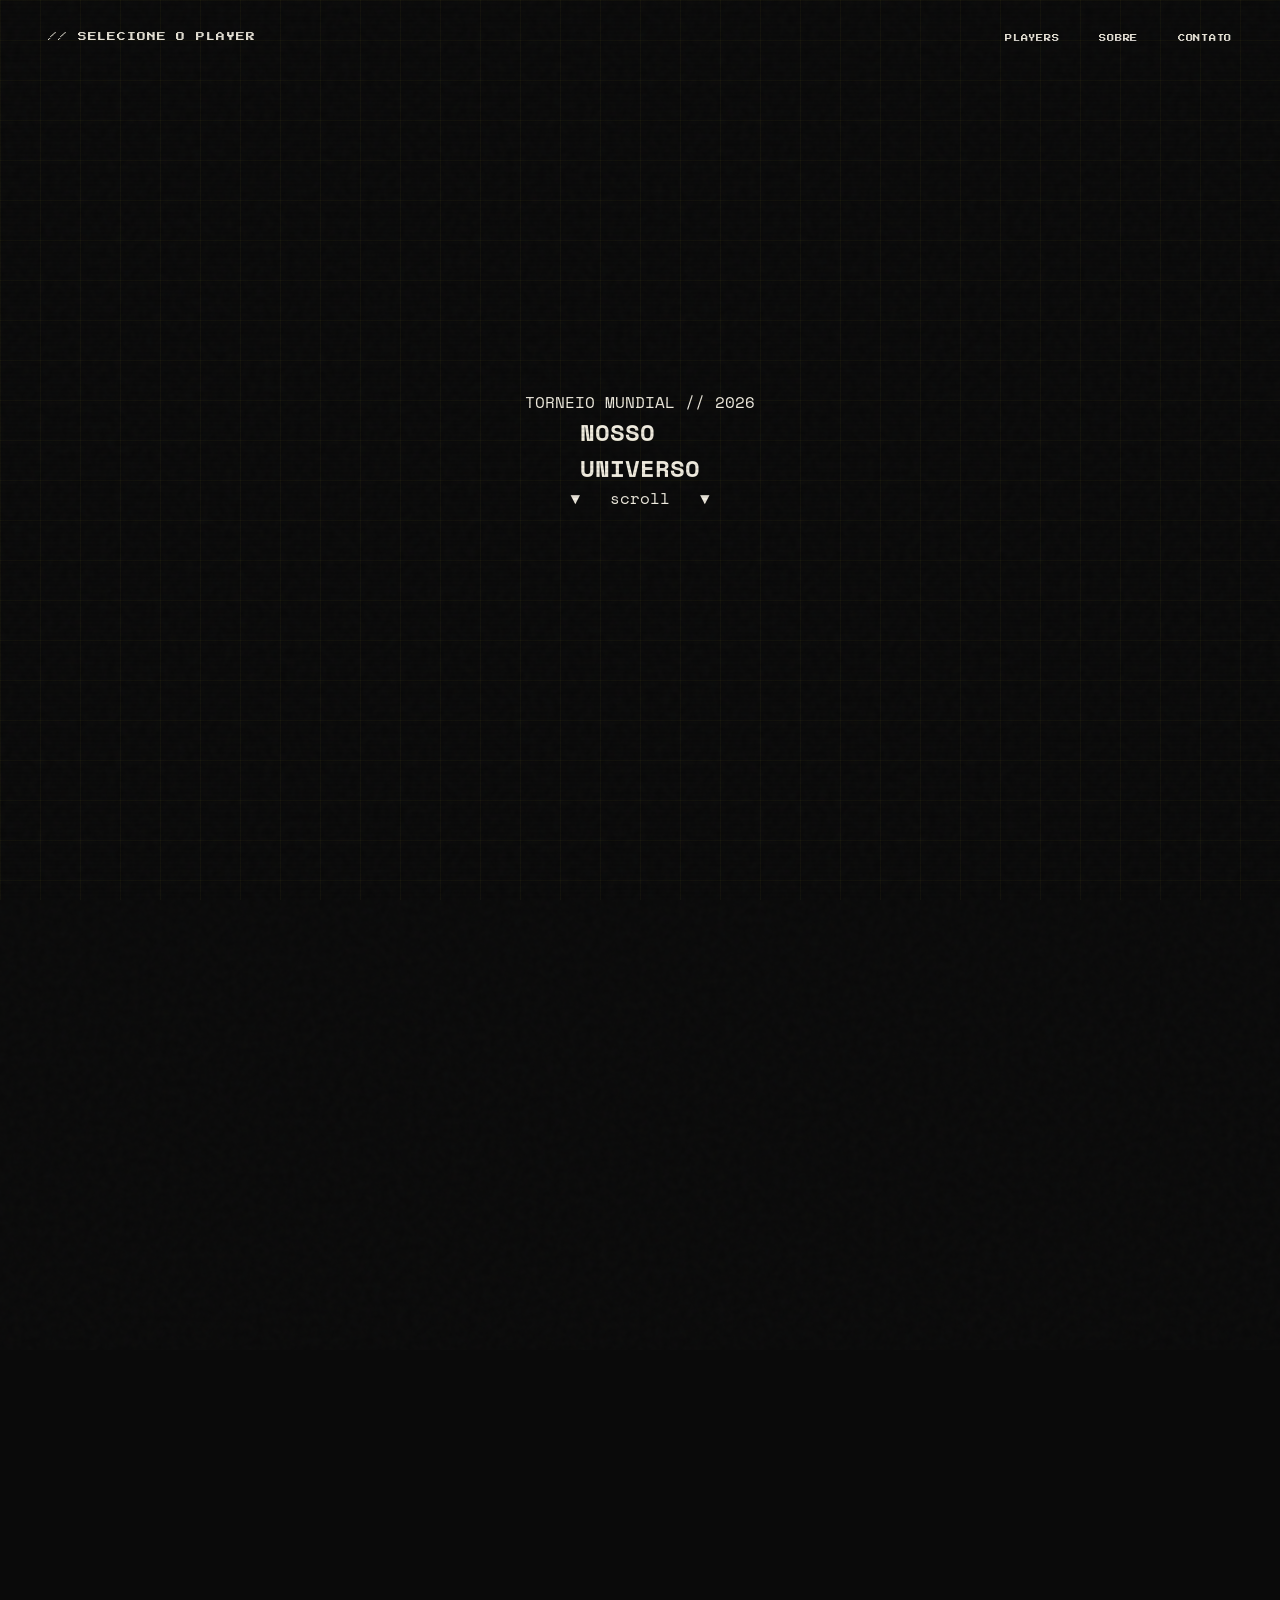
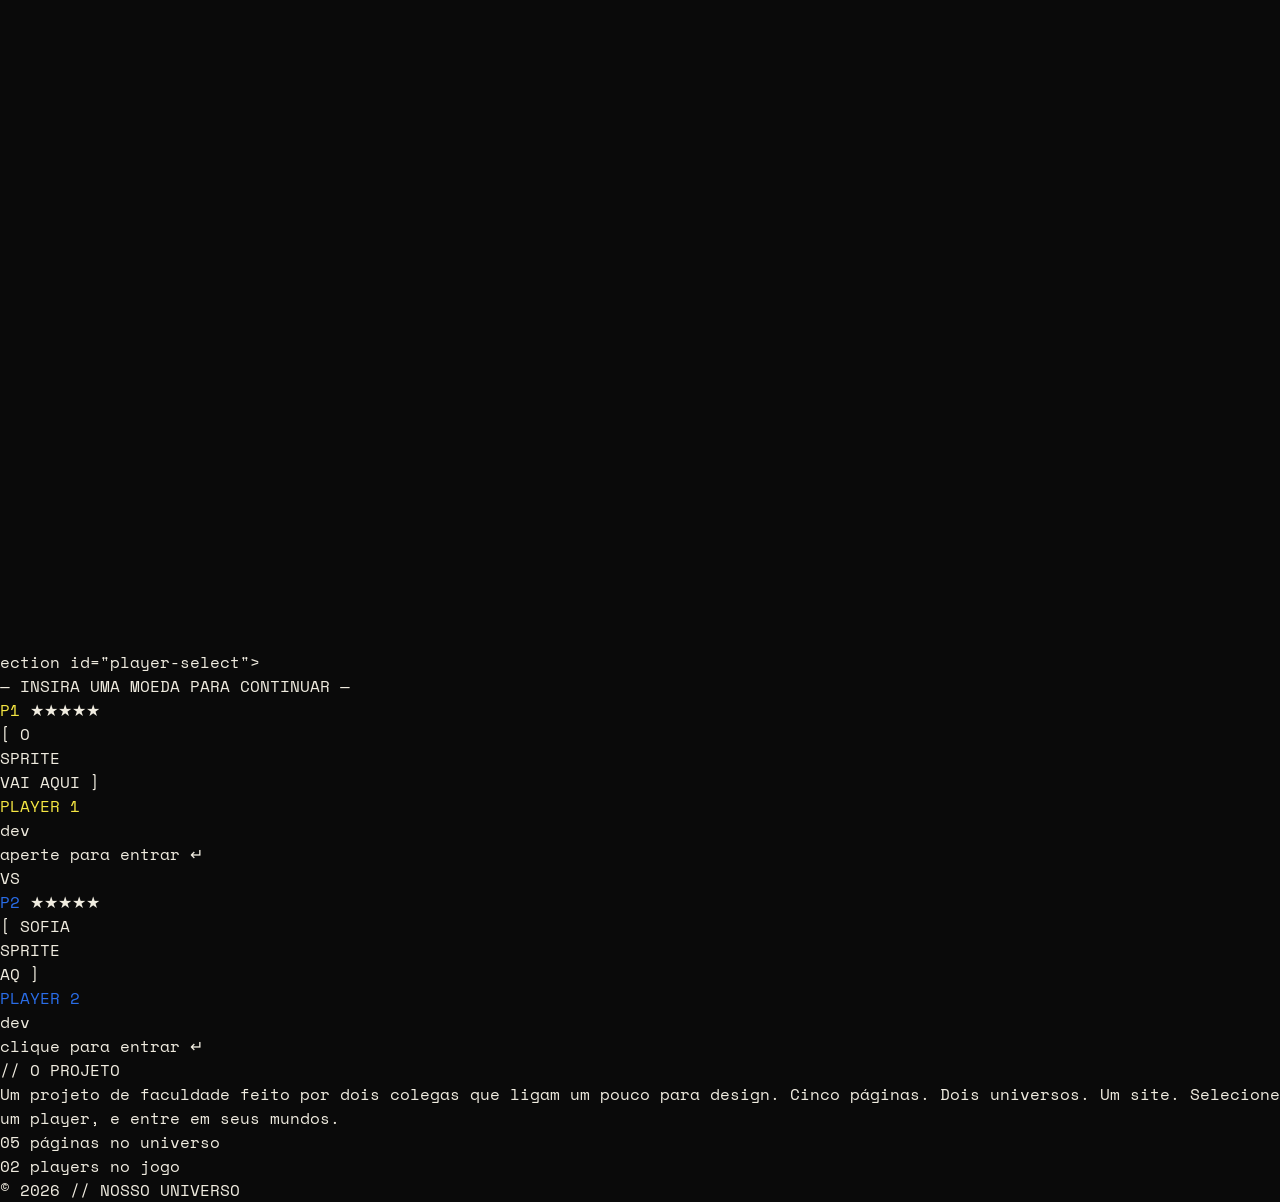
==== index.html @ 7d814ea4 "alguns scripts e avancando css" ====
<!DOCTYPE html>
<html lang="pt-br">
<head>
    <meta charset="UTF-8">
    <meta name="viewport" content="width=device-width, initial-scale=1.0">
    <title>HOME // SELECIONE O PLAYER</title>
    <link rel="preconnect" href="https://fonts.googleapis.com">
    <link href="https://fonts.googleapis.com/css2?family=Press+Start+2P&family=Space+Mono:ital,wght@0,400;0,700;1,400&display=swap" rel="stylesheet">
    <link rel="stylesheet" href="style.css">
</head>
<body>

<div id="cursor"></div>
<div id="cursor-trail-container"></div>
<div id="click-flash"></div>

<nav>
    <div class="nav-logo">// SELECIONE O PLAYER</div>
    <ul class="nav-links">
        <li><a href="#player-select">Players</a></li>
        <li><a href="#about">Sobre</a></li>
        <li><a href="#">Contato</a></li>
    </ul>
</nav>

<section id="hero">
    <div id="hero-sticky">
        <div id="hero-grid"></div>
        <div id="speed-lines"></div>
        <p class="hero-subtitle">TORNEIO MUNDIAL // 2026</p>
        <h1 id="hero-title">
            NOSSO<br>
            <span class="hero-title-line2">UNIVERSO</span>
        </h1>
        <p class="hero-scroll-hint">&#9660; &nbsp; scroll  &nbsp; &#9660;</p>
    </div>
</section>

ection id="player-select">
<div id="player-sticky">
    <p class="section-label">&#8212; INSIRA UMA MOEDA PARA CONTINUAR &#8212;</p>
    <div class="players-grid">

        <div class="player-card" id="p1-card">
            <div class="hp-bar-wrap">
                <div class="hp-label">
                    <span class="p1-color">P1</span>
                    <span>&#9733;&#9733;&#9733;&#9733;&#9733;</span>
                </div>
                <div class="hp-track"><div class="hp-fill"></div></div>
            </div>
            <div class="sprite-wrapper">
                <div class="sprite" id="sprite-p1">
                    <div class="sprite-label-inside">[ O<br>SPRITE<br>VAI AQUI ]</div>
                </div>
            </div>
            <p class="player-name p1-color">PLAYER 1</p>
            <p class="player-role">dev</p>
            <p class="click-hint">aperte para entrar &#8629;</p>
        </div>
        <!DOCTYPE html>
        <html lang="en">
        <head>
            <meta charset="UTF-8">
            <meta name="viewport" content="width=device-width, initial-scale=1.0">
            <title>Document</title>
        </head>
        <body>
        <div class="vs-badge" id="vs">VS</div>

        <div class="player-card" id="p2-card">
            <div class="hp-bar-wrap">
                <div class="hp-label">
                    <span class="p2-color">P2</span>
                    <span>&#9733;&#9733;&#9733;&#9733;&#9733;</span>
                </div>
                <div class="hp-track"><div class="hp-fill"></div></div>
            </div>
            <div class="sprite-wrapper">
                <div class="sprite" id="sprite-p2">
                    <div class="sprite-label-inside">[ SOFIA<br>SPRITE<br>AQ ]</div>
                </div>
            </div>
            <p class="player-name p2-color">PLAYER 2</p>
            <p class="player-role">dev</p>
            <p class="click-hint">clique para entrar &#8629;</p>
        </div>

    </div>
</div>
</section>

<section id="about">
    <div class="about-inner">
        <div>
            <p class="about-tag">// O PROJETO</p>
            <p class="about-text">
                Um projeto de faculdade feito por dois colegas que ligam um pouco para design.
                Cinco páginas. Dois universos. Um site.
                Selecione um player, e entre em seus mundos.
            </p>
        </div>
        <div class="about-stats">
            <div>
                <span class="about-stat">05</span>
                <span class="about-stat-label">páginas no universo</span>
            </div>
            <div>
                <span class="about-stat">02</span>
                <span class="about-stat-label">players no jogo</span>
            </div>
        </div>
    </div>
</section>

<footer>
    <div>&#169; 2026 // NOSSO UNIVERSO</div>
</footer>

<script src="script.js"></script>
</body>
</html>
</body>
</html>
---- style.css ----
/* variaveis*/

:root {
    --black:  #0a0a0a;
    --white:  #f0ece0;
    --yellow: #f5e642;
    --red:    #e8302a;
    --blue:   #2a6de8;
    --pixel:  'Press Start 2P', monospace;
    --mono:   'Space Mono', monospace;
}

*, *::before, *::after { margin: 0; padding: 0; box-sizing: border-box; }

html { scroll-behavior: smooth; }

body {
    background: var(--black);
    color: var(--white);
    font-family: var(--mono);
    cursor: none;
    overflow-x: hidden;
}

/* pra ajudar com as cores */
.p1-color  { color: var(--yellow); }
.p2-color  { color: var(--blue); }
.yellow    { color: var(--yellow); }

body::before {
    content: '';
    position: fixed;
    inset: 0;
    background: repeating-linear-gradient(
            0deg,
            transparent,
            transparent 2px,
            rgba(0,0,0,.07) 2px,
            rgba(0,0,0,.07) 4px
    );
    pointer-events: none;
    z-index: 1000;
}

body::after {
    content: '';
    position: fixed;
    inset: -50%;
    width: 200%;
    height: 200%;
    background-image: url("data:image/svg+xml,%3Csvg viewBox='0 0 256 256' xmlns='http://www.w3.org/2000/svg'%3E%3Cfilter id='noise'%3E%3CfeTurbulence type='fractalNoise' baseFrequency='0.9' numOctaves='4' stitchTiles='stitch'/%3E%3C/filter%3E%3Crect width='100%25' height='100%25' filter='url(%23noise)' opacity='1'/%3E%3C/svg%3E");
    opacity: .025;
    pointer-events: none;
    z-index: 999;
    animation: grain .8s steps(2) infinite;
}

@keyframes grain {
    0%,100% { transform: translate(0,0); }
    10%     { transform: translate(-2%,-3%); }
    30%     { transform: translate(3%,-1%); }
    50%     { transform: translate(-1%,3%); }
    70%     { transform: translate(2%,1%); }
    90%     { transform: translate(-3%,2%); }
}

cursor animado css
#cursor {
    position: fixed;
    width: 12px; height: 12px;
    background: var(--yellow);
    pointer-events: none;
    z-index: 9999;
    transform: translate(-50%, -50%);
    transition: width .15s, height .15s, background .15s, clip-path .15s;
    image-rendering: pixelated;
    clip-path: polygon(0 0, 100% 0, 100% 60%, 60% 60%, 60% 100%, 0 100%);
}

#cursor.hovering {
    width: 20px; height: 20px;
    background: var(--red);
    clip-path: polygon(50% 0%, 61% 35%, 98% 35%, 68% 57%, 79% 91%, 50% 70%, 21% 91%, 32% 57%, 2% 35%, 39% 35%);
}

#cursor-trail-container {
    position: fixed;
    inset: 0;
    pointer-events: none;
    z-index: 9998;
    overflow: hidden;
}

.trail-dot {
    position: absolute;
    background: var(--yellow);
    image-rendering: pixelated;
    pointer-events: none;
    transform: translate(-50%, -50%);
    animation: trail-fade .4s forwards;
}

@keyframes trail-fade {
    0%   { opacity: .7; transform: translate(-50%,-50%) scale(1); }
    100% { opacity: 0;  transform: translate(-50%,-50%) scale(0); }
}

/* fazer burst de pixels */
#click-flash {
    position: fixed;
    inset: 0;
    background: var(--white);
    pointer-events: none;
    z-index: 8000;
    opacity: 0;
}

#click-flash.flash {
    animation: flash-out .5s forwards;
}

@keyframes flash-out {
    0%   { opacity: 1; }
    100% { opacity: 0; }
}

.pixel-burst {
    position: fixed;
    pointer-events: none;
    z-index: 7000;
    font-family: var(--pixel);
    font-size: .55rem;
    font-weight: 700;
    animation: burst-float .7s forwards;
}

@keyframes burst-float {
    0%   { opacity: 1; transform: translateY(0) scale(1); }
    100% { opacity: 0; transform: translateY(-40px) scale(1.3); }
}

/* começar nav */
nav {
    position: fixed;
    top: 0; left: 0; right: 0;
    z-index: 500;
    display: flex;
    justify-content: space-between;
    align-items: center;
    padding: 1.5rem 3rem;
    mix-blend-mode: difference;
}

.nav-logo {
    font-family: var(--pixel);
    font-size: .55rem;
    color: var(--white);
    letter-spacing: .1em;
    text-transform: uppercase;
}

.nav-links {
    display: flex;
    gap: 2.5rem;
    list-style: none;
}

.nav-links a {
    font-family: var(--pixel);
    font-size: .45rem;
    color: var(--white);
    text-decoration: none;
    text-transform: uppercase;
    letter-spacing: .1em;
    position: relative;
}

.nav-links a::after {
    content: '';
    position: absolute;
    bottom: -4px; left: 0;
    width: 0; height: 2px;
    background: var(--yellow);
    transition: width .2s;
}

.nav-links a:hover::after { width: 100%; }

/* testar um zoom out no hero */
/* mexer nisso depois */
#hero {
    height: 250vh;
    position: relative;
}

#hero-sticky {
    position: sticky;
    top: 0;
    height: 100vh;
    display: flex;
    flex-direction: column;
    align-items: center;
    justify-content: center;
    overflow: hidden;
}

#hero-grid {
    position: absolute;
    inset: 0;
    background-image:
            linear-gradient(rgba(245,230,66,.04) 1px, transparent 1px),
            linear-gradient(90deg, rgba(245,230,66,.04) 1px, transparent 1px);
    background-size: 40px 40px;
    animation: grid-drift 20s linear infinite;
}

@keyframes grid-drift {
    from { background-position: 0 0; }
    to   { background-position: 0 40px; }
}
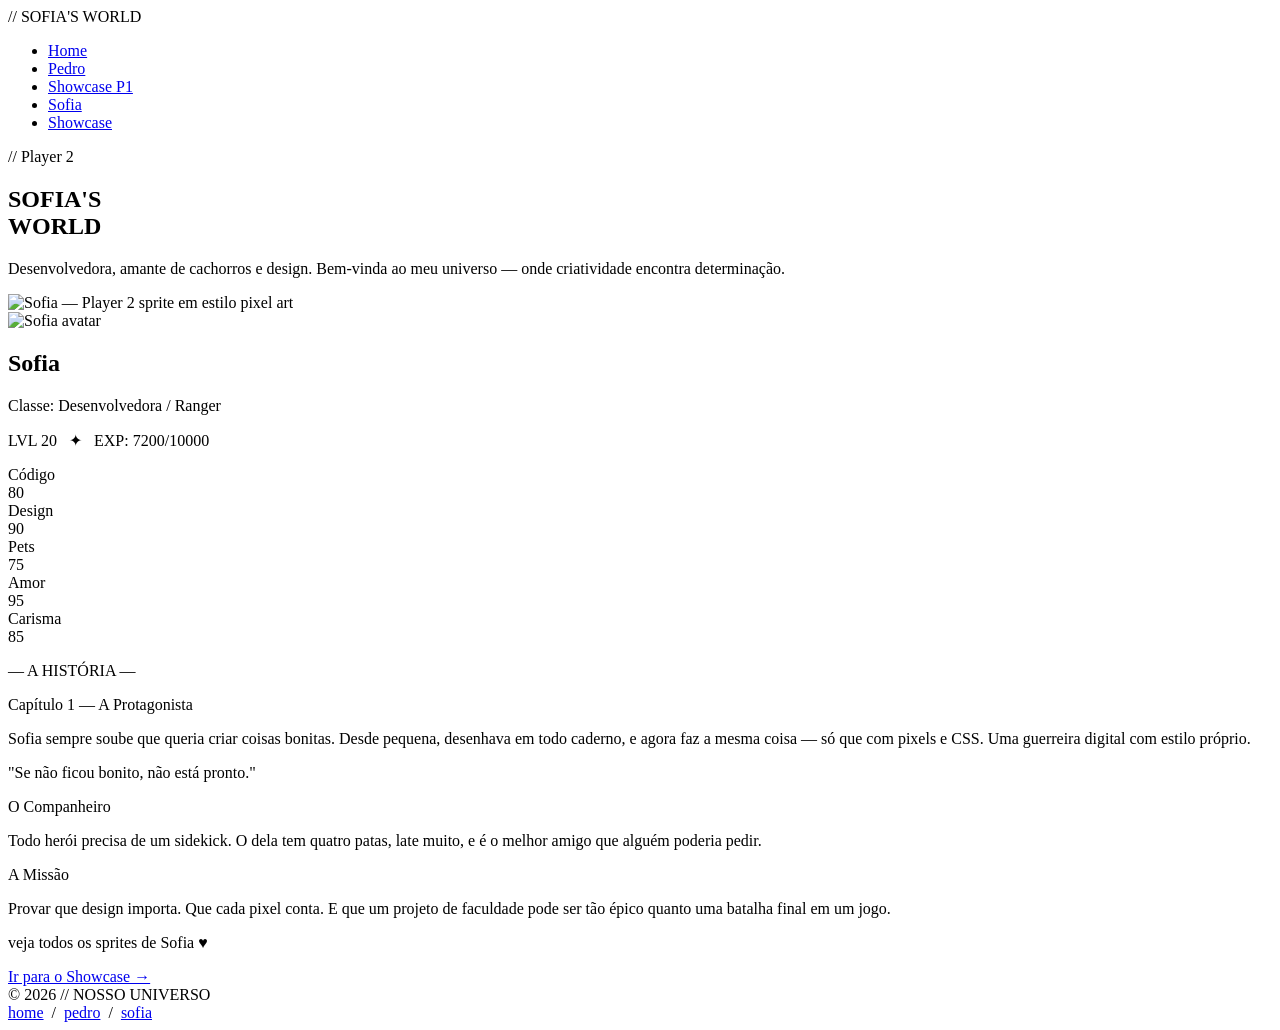
==== commit 1e662ff8: "att" ====
--- a/index.html
+++ b/index.html
@@ -3,122 +3,137 @@
 <head>
     <meta charset="UTF-8">
     <meta name="viewport" content="width=device-width, initial-scale=1.0">
-    <title>HOME // SELECIONE O PLAYER</title>
+    <title>SOFIA'S WORLD // Player 2 — Nosso Universo</title>
+    <meta name="description" content="Entre no mundo de Sofia — Player 2 do Nosso Universo. Conheça sua história.">
     <link rel="preconnect" href="https://fonts.googleapis.com">
+    <link rel="preconnect" href="https://fonts.gstatic.com" crossorigin>
     <link href="https://fonts.googleapis.com/css2?family=Press+Start+2P&family=Space+Mono:ital,wght@0,400;0,700;1,400&display=swap" rel="stylesheet">
-    <link rel="stylesheet" href="style.css">
+    <link rel="stylesheet" href="styles/global.css">
+    <link rel="stylesheet" href="styles/sofia.css">
 </head>
 <body>
 
-<div id="cursor"></div>
-<div id="cursor-trail-container"></div>
-<div id="click-flash"></div>
-
 <nav>
-    <div class="nav-logo">// SELECIONE O PLAYER</div>
+    <div class="nav-logo">// <span>SOFIA'S WORLD</span></div>
     <ul class="nav-links">
-        <li><a href="#player-select">Players</a></li>
-        <li><a href="#about">Sobre</a></li>
-        <li><a href="#">Contato</a></li>
+        <li><a href="index.html">Home</a></li>
+        <li><a href="pedro.html" class="p1-link">Pedro</a></li>
+        <li><a href="pedro-showcase.html" class="p1-link">Showcase P1</a></li>
+        <li><a href="sofia.html" class="p2-link active">Sofia</a></li>
+        <li><a href="sofia-showcase.html" class="p2-link">Showcase</a></li>
     </ul>
 </nav>
 
-<section id="hero">
-    <div id="hero-sticky">
-        <div id="hero-grid"></div>
-        <div id="speed-lines"></div>
-        <p class="hero-subtitle">TORNEIO MUNDIAL // 2026</p>
-        <h1 id="hero-title">
-            NOSSO<br>
-            <span class="hero-title-line2">UNIVERSO</span>
-        </h1>
-        <p class="hero-scroll-hint">&#9660; &nbsp; scroll  &nbsp; &#9660;</p>
-    </div>
-</section>
-
-ection id="player-select">
-<div id="player-sticky">
-    <p class="section-label">&#8212; INSIRA UMA MOEDA PARA CONTINUAR &#8212;</p>
-    <div class="players-grid">
-
-        <div class="player-card" id="p1-card">
-            <div class="hp-bar-wrap">
-                <div class="hp-label">
-                    <span class="p1-color">P1</span>
-                    <span>&#9733;&#9733;&#9733;&#9733;&#9733;</span>
-                </div>
-                <div class="hp-track"><div class="hp-fill"></div></div>
-            </div>
-            <div class="sprite-wrapper">
-                <div class="sprite" id="sprite-p1">
-                    <div class="sprite-label-inside">[ O<br>SPRITE<br>VAI AQUI ]</div>
-                </div>
-            </div>
-            <p class="player-name p1-color">PLAYER 1</p>
-            <p class="player-role">dev</p>
-            <p class="click-hint">aperte para entrar &#8629;</p>
-        </div>
-        <!DOCTYPE html>
-        <html lang="en">
-        <head>
-            <meta charset="UTF-8">
-            <meta name="viewport" content="width=device-width, initial-scale=1.0">
-            <title>Document</title>
-        </head>
-        <body>
-        <div class="vs-badge" id="vs">VS</div>
-
-        <div class="player-card" id="p2-card">
-            <div class="hp-bar-wrap">
-                <div class="hp-label">
-                    <span class="p2-color">P2</span>
-                    <span>&#9733;&#9733;&#9733;&#9733;&#9733;</span>
-                </div>
-                <div class="hp-track"><div class="hp-fill"></div></div>
-            </div>
-            <div class="sprite-wrapper">
-                <div class="sprite" id="sprite-p2">
-                    <div class="sprite-label-inside">[ SOFIA<br>SPRITE<br>AQ ]</div>
-                </div>
-            </div>
-            <p class="player-name p2-color">PLAYER 2</p>
-            <p class="player-role">dev</p>
-            <p class="click-hint">clique para entrar &#8629;</p>
-        </div>
-
-    </div>
-</div>
-</section>
-
-<section id="about">
-    <div class="about-inner">
-        <div>
-            <p class="about-tag">// O PROJETO</p>
-            <p class="about-text">
-                Um projeto de faculdade feito por dois colegas que ligam um pouco para design.
-                Cinco páginas. Dois universos. Um site.
-                Selecione um player, e entre em seus mundos.
+<!-- HERO -->
+<section class="world-hero">
+    <div class="hero-content">
+        <div class="hero-text">
+            <span class="world-tag">// Player 2</span>
+            <h1>SOFIA'S<br><span>WORLD</span></h1>
+            <p class="hero-desc">
+                Desenvolvedora, amante de cachorros e design.
+                Bem-vinda ao meu universo — onde criatividade encontra determinação.
             </p>
         </div>
-        <div class="about-stats">
-            <div>
-                <span class="about-stat">05</span>
-                <span class="about-stat-label">páginas no universo</span>
-            </div>
-            <div>
-                <span class="about-stat">02</span>
-                <span class="about-stat-label">players no jogo</span>
-            </div>
+        <div class="hero-sprite">
+            <img src="sofia-solo.png" alt="Sofia — Player 2 sprite em estilo pixel art">
         </div>
     </div>
 </section>
 
+<!-- CHARACTER STATS -->
+<section class="stats-section">
+    <div class="stats-panel">
+        <div class="stats-header">
+            <div class="stats-avatar">
+                <img src="sofia-solo.png" alt="Sofia avatar">
+            </div>
+            <div class="stats-info">
+                <h2>Sofia</h2>
+                <p class="stats-class">Classe: Desenvolvedora / Ranger</p>
+                <p class="stats-level">LVL 20 &nbsp; ✦ &nbsp; EXP: 7200/10000</p>
+            </div>
+        </div>
+
+        <div class="stat-row">
+            <span class="stat-label">Código</span>
+            <div class="stat-bar-track"><div class="stat-bar-fill"></div></div>
+            <span class="stat-value">80</span>
+        </div>
+        <div class="stat-row">
+            <span class="stat-label">Design</span>
+            <div class="stat-bar-track"><div class="stat-bar-fill"></div></div>
+            <span class="stat-value">90</span>
+        </div>
+        <div class="stat-row">
+            <span class="stat-label">Pets</span>
+            <div class="stat-bar-track"><div class="stat-bar-fill"></div></div>
+            <span class="stat-value">75</span>
+        </div>
+        <div class="stat-row">
+            <span class="stat-label">Amor</span>
+            <div class="stat-bar-track"><div class="stat-bar-fill"></div></div>
+            <span class="stat-value">95</span>
+        </div>
+        <div class="stat-row">
+            <span class="stat-label">Carisma</span>
+            <div class="stat-bar-track"><div class="stat-bar-fill"></div></div>
+            <span class="stat-value">85</span>
+        </div>
+    </div>
+</section>
+
+<!-- STORY PANELS -->
+<section class="story-section">
+    <p class="section-label">&#8212; A HISTÓRIA &#8212;</p>
+    <div class="comic-grid comic-grid--three">
+        <div class="comic-panel">
+            <p class="panel-title">Capítulo 1 — A Protagonista</p>
+            <p class="panel-text">
+                Sofia sempre soube que queria criar coisas bonitas. Desde pequena,
+                desenhava em todo caderno, e agora faz a mesma coisa — só que com pixels e CSS.
+                Uma guerreira digital com estilo próprio.
+            </p>
+            <div class="panel-speech">
+                <div class="speech-bubble">
+                    "Se não ficou bonito, não está pronto."
+                </div>
+            </div>
+        </div>
+        <div class="comic-panel">
+            <p class="panel-title">O Companheiro</p>
+            <p class="panel-text">
+                Todo herói precisa de um sidekick. O dela tem quatro patas,
+                late muito, e é o melhor amigo que alguém poderia pedir.
+            </p>
+        </div>
+        <div class="comic-panel">
+            <p class="panel-title">A Missão</p>
+            <p class="panel-text">
+                Provar que design importa. Que cada pixel conta.
+                E que um projeto de faculdade pode ser tão épico quanto
+                uma batalha final em um jogo.
+            </p>
+        </div>
+    </div>
+</section>
+
+<!-- SHOWCASE CTA -->
+<div class="showcase-cta">
+    <p>veja todos os sprites de Sofia &#9829;</p>
+    <a href="sofia-showcase.html" class="pixel-btn pixel-btn--blue">
+        Ir para o Showcase &#8594;
+    </a>
+</div>
+
 <footer>
     <div>&#169; 2026 // NOSSO UNIVERSO</div>
+    <div>
+        <a href="index.html">home</a> &nbsp;/&nbsp;
+        <a href="pedro.html">pedro</a> &nbsp;/&nbsp;
+        <a href="sofia.html">sofia</a>
+    </div>
 </footer>
 
-<script src="script.js"></script>
 </body>
-</html>
-</body>
-</html>
+</html>
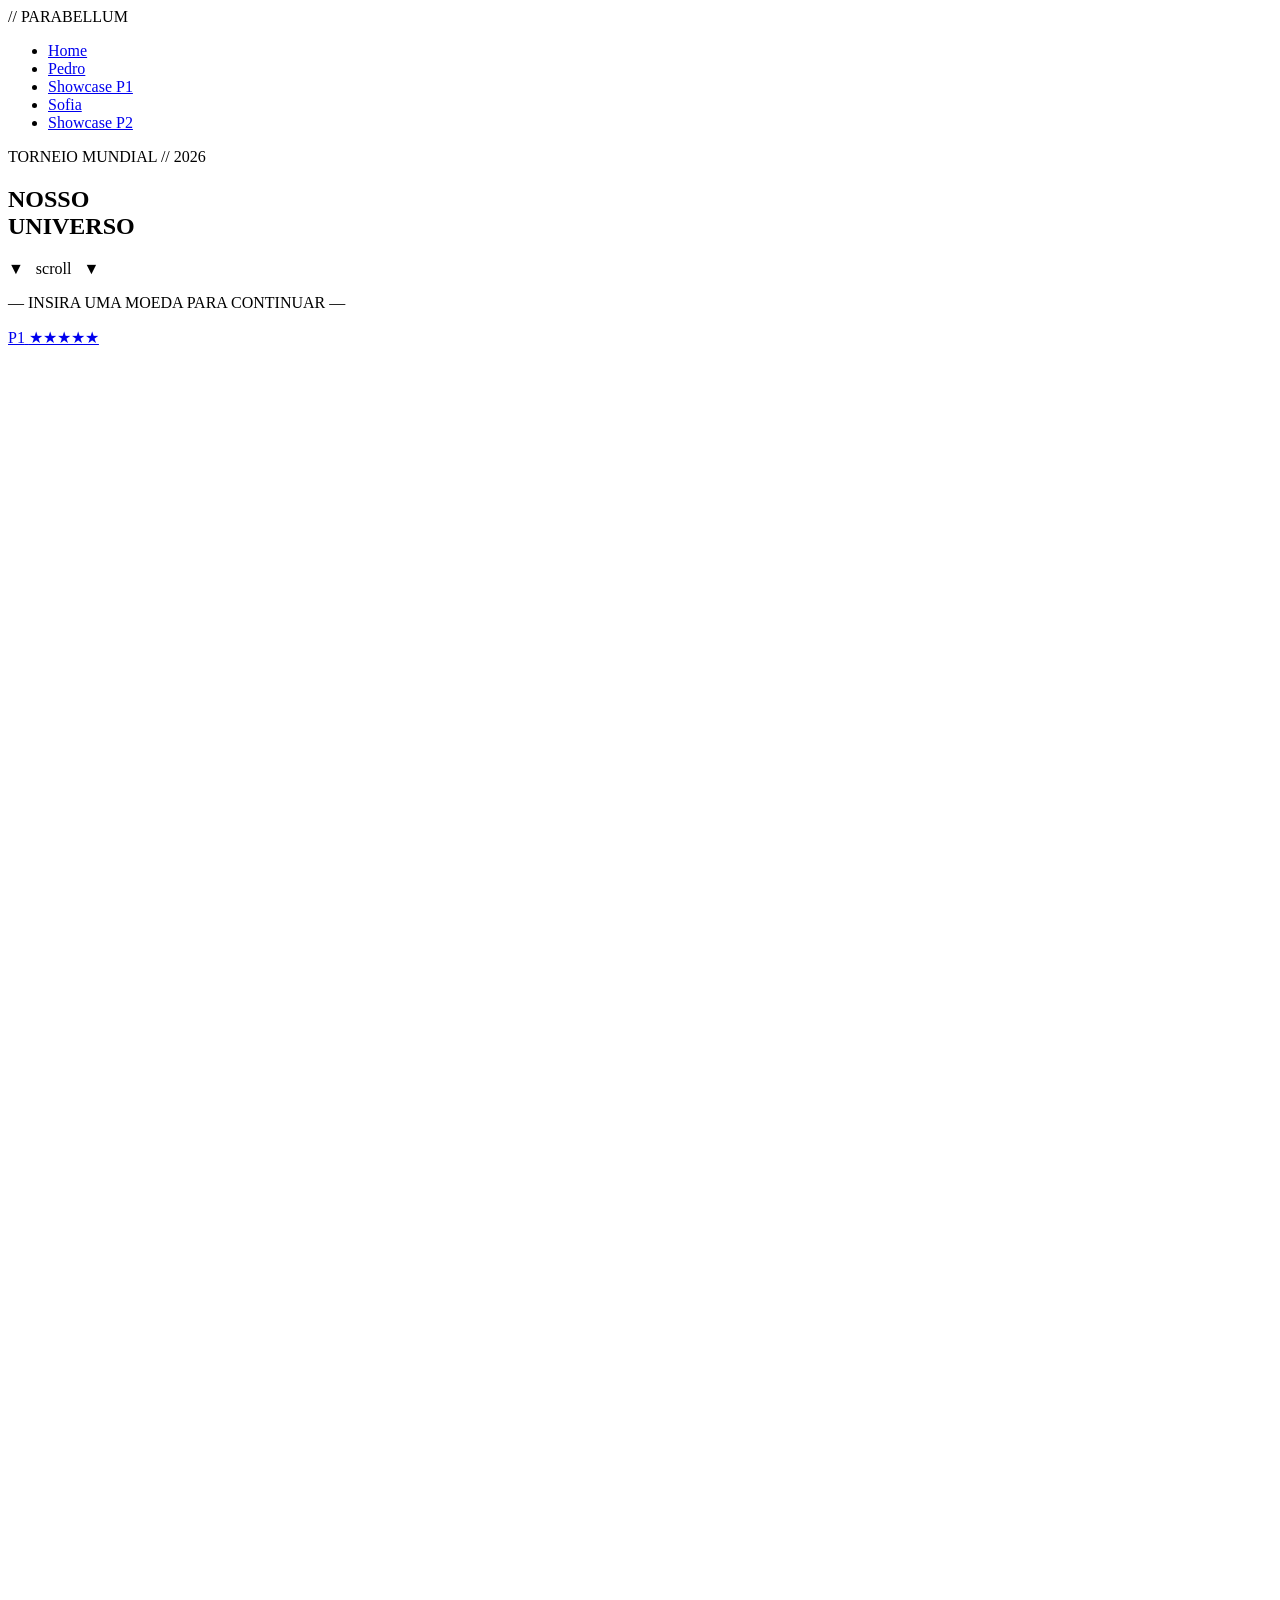
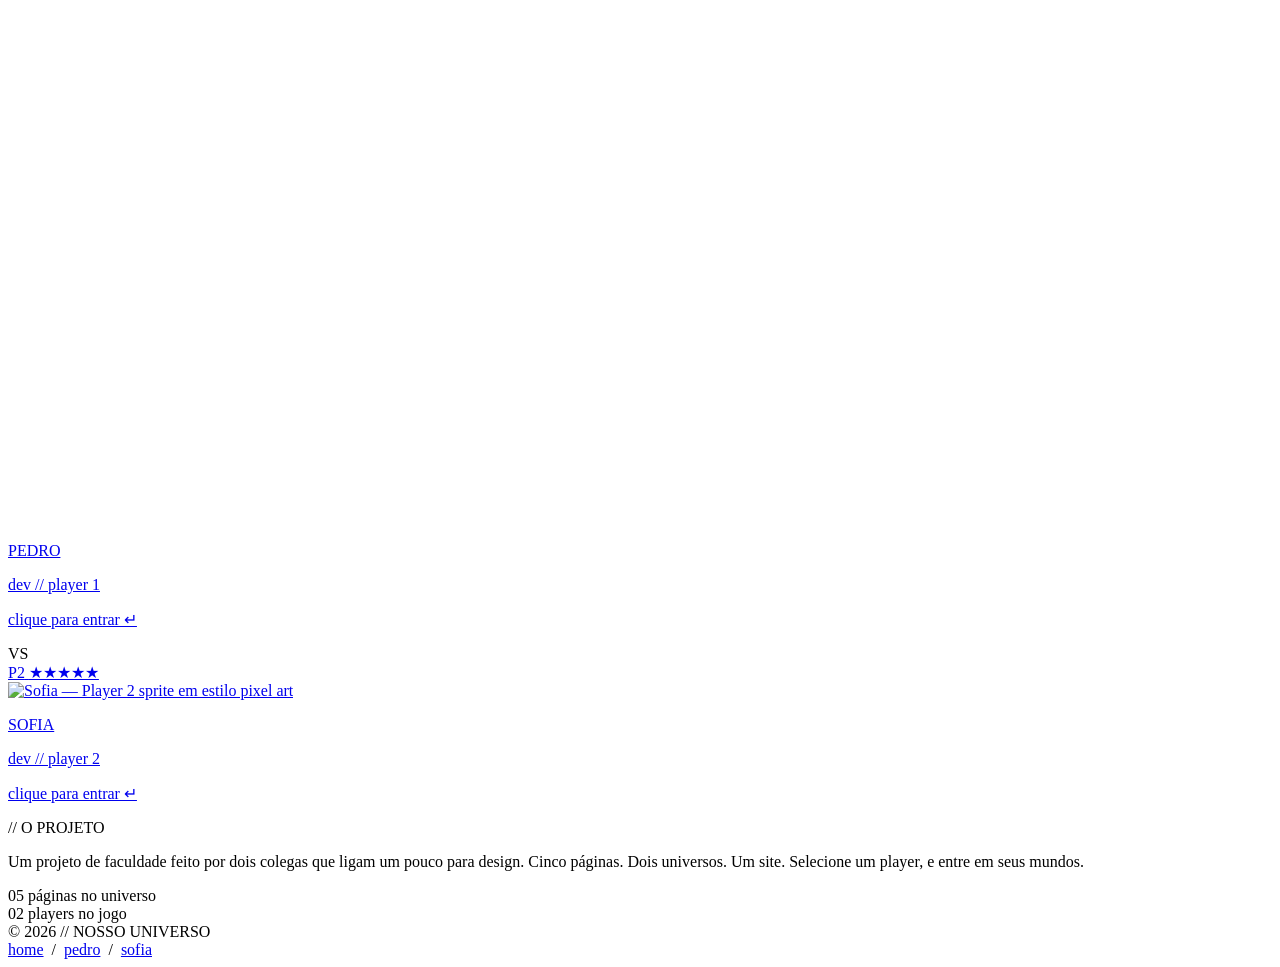
==== commit e7da3f3c: "Update index.html" ====
--- a/index.html
+++ b/index.html
@@ -3,128 +3,106 @@
 <head>
     <meta charset="UTF-8">
     <meta name="viewport" content="width=device-width, initial-scale=1.0">
-    <title>SOFIA'S WORLD // Player 2 — Nosso Universo</title>
-    <meta name="description" content="Entre no mundo de Sofia — Player 2 do Nosso Universo. Conheça sua história.">
+    <title>HOME // SELECIONE O PLAYER — Nosso Universo</title>
+    <meta name="description" content="Selecione seu player e entre no universo. Um projeto de faculdade com estilo Scott Pilgrim.">
     <link rel="preconnect" href="https://fonts.googleapis.com">
     <link rel="preconnect" href="https://fonts.gstatic.com" crossorigin>
     <link href="https://fonts.googleapis.com/css2?family=Press+Start+2P&family=Space+Mono:ital,wght@0,400;0,700;1,400&display=swap" rel="stylesheet">
     <link rel="stylesheet" href="styles/global.css">
-    <link rel="stylesheet" href="styles/sofia.css">
+    <link rel="stylesheet" href="styles/home.css">
 </head>
 <body>
 
 <nav>
-    <div class="nav-logo">// <span>SOFIA'S WORLD</span></div>
+    <div class="nav-logo">// <span>PARABELLUM</span></div>
     <ul class="nav-links">
-        <li><a href="index.html">Home</a></li>
+        <li><a href="index.html" class="active">Home</a></li>
         <li><a href="pedro.html" class="p1-link">Pedro</a></li>
         <li><a href="pedro-showcase.html" class="p1-link">Showcase P1</a></li>
-        <li><a href="sofia.html" class="p2-link active">Sofia</a></li>
-        <li><a href="sofia-showcase.html" class="p2-link">Showcase</a></li>
+        <li><a href="sofia.html" class="p2-link">Sofia</a></li>
+        <li><a href="sofia-showcase.html" class="p2-link">Showcase P2</a></li>
     </ul>
 </nav>
 
-<!-- HERO -->
-<section class="world-hero">
-    <div class="hero-content">
-        <div class="hero-text">
-            <span class="world-tag">// Player 2</span>
-            <h1>SOFIA'S<br><span>WORLD</span></h1>
-            <p class="hero-desc">
-                Desenvolvedora, amante de cachorros e design.
-                Bem-vinda ao meu universo — onde criatividade encontra determinação.
+<section id="hero">
+    <p class="hero-subtitle">TORNEIO MUNDIAL // 2026</p>
+    <h1 id="hero-title">
+        NOSSO<br>
+        <span class="hero-title-line2">UNIVERSO</span>
+    </h1>
+    <p class="hero-scroll-hint">&#9660; &nbsp; scroll &nbsp; &#9660;</p>
+</section>
+
+<section id="player-select">
+    <p class="section-label">&#8212; INSIRA UMA MOEDA PARA CONTINUAR &#8212;</p>
+    <div class="players-grid">
+
+        <!-- PLAYER 1 — PEDRO -->
+        <a href="pedro.html" class="player-card" id="p1-card">
+            <div class="hp-bar-wrap">
+                <div class="hp-label">
+                    <span class="p1-color">P1</span>
+                    <span>&#9733;&#9733;&#9733;&#9733;&#9733;</span>
+                </div>
+                <div class="hp-track"><div class="hp-fill"></div></div>
+            </div>
+            <div class="sprite-wrapper">
+                <div class="sprite" id="sprite-p1">
+                    <img src="defaultsprite.png" alt="Pedro — Player 1 sprite em estilo pixel art">
+                </div>
+            </div>
+            <p class="player-name p1-color">PEDRO</p>
+            <p class="player-role">dev // player 1</p>
+            <p class="click-hint">clique para entrar &#8629;</p>
+        </a>
+
+        <!-- VS BADGE -->
+        <div class="vs-badge">VS</div>
+
+        <!-- PLAYER 2 — SOFIA -->
+        <a href="sofia.html" class="player-card" id="p2-card">
+            <div class="hp-bar-wrap">
+                <div class="hp-label">
+                    <span class="p2-color">P2</span>
+                    <span>&#9733;&#9733;&#9733;&#9733;&#9733;</span>
+                </div>
+                <div class="hp-track"><div class="hp-fill"></div></div>
+            </div>
+            <div class="sprite-wrapper">
+                <div class="sprite" id="sprite-p2">
+                    <img src="sofia-solo.png" alt="Sofia — Player 2 sprite em estilo pixel art">
+                </div>
+            </div>
+            <p class="player-name p2-color">SOFIA</p>
+            <p class="player-role">dev // player 2</p>
+            <p class="click-hint">clique para entrar &#8629;</p>
+        </a>
+
+    </div>
+</section>
+
+<section id="about">
+    <div class="about-inner">
+        <div>
+            <p class="about-tag">// O PROJETO</p>
+            <p class="about-text">
+                Um projeto de faculdade feito por dois colegas que ligam um pouco para design.
+                Cinco páginas. Dois universos. Um site.
+                Selecione um player, e entre em seus mundos.
             </p>
         </div>
-        <div class="hero-sprite">
-            <img src="sofia-solo.png" alt="Sofia — Player 2 sprite em estilo pixel art">
+        <div class="about-stats">
+            <div>
+                <span class="about-stat">05</span>
+                <span class="about-stat-label">páginas no universo</span>
+            </div>
+            <div>
+                <span class="about-stat">02</span>
+                <span class="about-stat-label">players no jogo</span>
+            </div>
         </div>
     </div>
 </section>
-
-<!-- CHARACTER STATS -->
-<section class="stats-section">
-    <div class="stats-panel">
-        <div class="stats-header">
-            <div class="stats-avatar">
-                <img src="sofia-solo.png" alt="Sofia avatar">
-            </div>
-            <div class="stats-info">
-                <h2>Sofia</h2>
-                <p class="stats-class">Classe: Desenvolvedora / Ranger</p>
-                <p class="stats-level">LVL 20 &nbsp; ✦ &nbsp; EXP: 7200/10000</p>
-            </div>
-        </div>
-
-        <div class="stat-row">
-            <span class="stat-label">Código</span>
-            <div class="stat-bar-track"><div class="stat-bar-fill"></div></div>
-            <span class="stat-value">80</span>
-        </div>
-        <div class="stat-row">
-            <span class="stat-label">Design</span>
-            <div class="stat-bar-track"><div class="stat-bar-fill"></div></div>
-            <span class="stat-value">90</span>
-        </div>
-        <div class="stat-row">
-            <span class="stat-label">Pets</span>
-            <div class="stat-bar-track"><div class="stat-bar-fill"></div></div>
-            <span class="stat-value">75</span>
-        </div>
-        <div class="stat-row">
-            <span class="stat-label">Amor</span>
-            <div class="stat-bar-track"><div class="stat-bar-fill"></div></div>
-            <span class="stat-value">95</span>
-        </div>
-        <div class="stat-row">
-            <span class="stat-label">Carisma</span>
-            <div class="stat-bar-track"><div class="stat-bar-fill"></div></div>
-            <span class="stat-value">85</span>
-        </div>
-    </div>
-</section>
-
-<!-- STORY PANELS -->
-<section class="story-section">
-    <p class="section-label">&#8212; A HISTÓRIA &#8212;</p>
-    <div class="comic-grid comic-grid--three">
-        <div class="comic-panel">
-            <p class="panel-title">Capítulo 1 — A Protagonista</p>
-            <p class="panel-text">
-                Sofia sempre soube que queria criar coisas bonitas. Desde pequena,
-                desenhava em todo caderno, e agora faz a mesma coisa — só que com pixels e CSS.
-                Uma guerreira digital com estilo próprio.
-            </p>
-            <div class="panel-speech">
-                <div class="speech-bubble">
-                    "Se não ficou bonito, não está pronto."
-                </div>
-            </div>
-        </div>
-        <div class="comic-panel">
-            <p class="panel-title">O Companheiro</p>
-            <p class="panel-text">
-                Todo herói precisa de um sidekick. O dela tem quatro patas,
-                late muito, e é o melhor amigo que alguém poderia pedir.
-            </p>
-        </div>
-        <div class="comic-panel">
-            <p class="panel-title">A Missão</p>
-            <p class="panel-text">
-                Provar que design importa. Que cada pixel conta.
-                E que um projeto de faculdade pode ser tão épico quanto
-                uma batalha final em um jogo.
-            </p>
-        </div>
-    </div>
-</section>
-
-<!-- SHOWCASE CTA -->
-<div class="showcase-cta">
-    <p>veja todos os sprites de Sofia &#9829;</p>
-    <a href="sofia-showcase.html" class="pixel-btn pixel-btn--blue">
-        Ir para o Showcase &#8594;
-    </a>
-</div>
 
 <footer>
     <div>&#169; 2026 // NOSSO UNIVERSO</div>
@@ -136,4 +114,4 @@
 </footer>
 
 </body>
-</html>+</html>
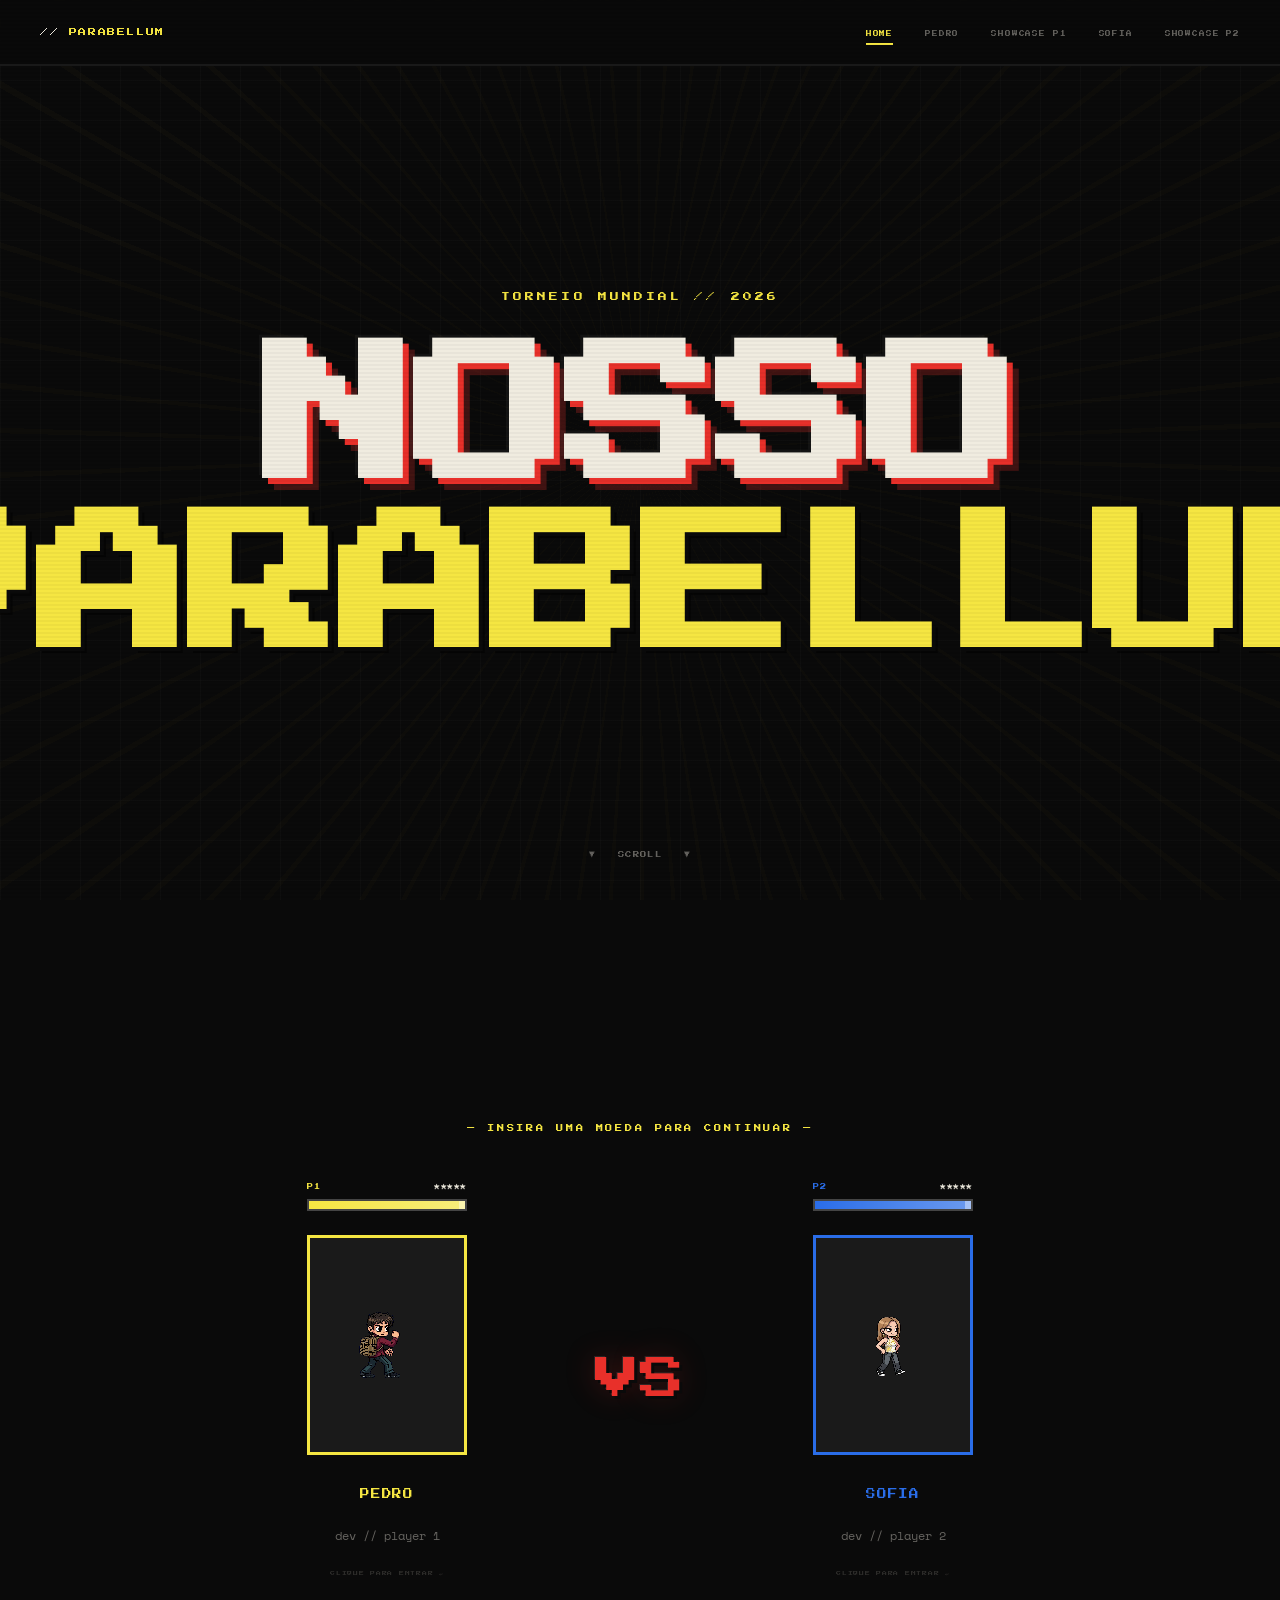
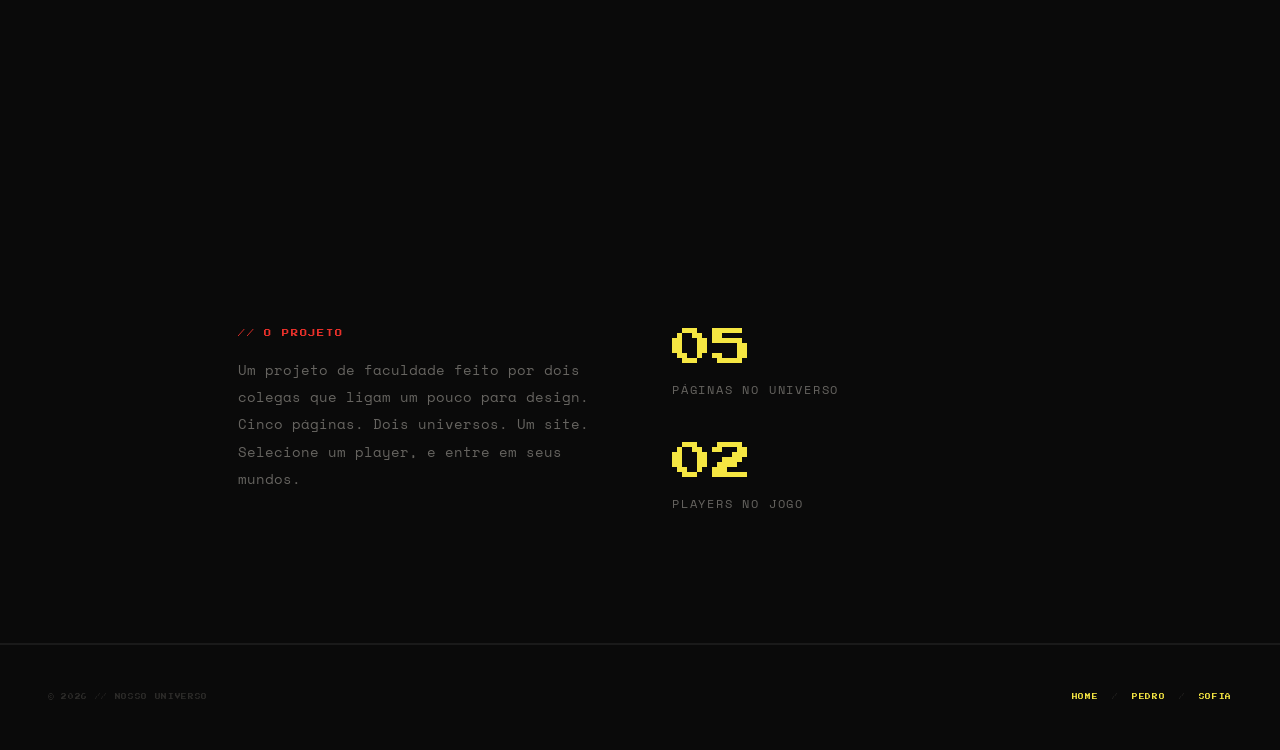
==== commit 59bee68f: "refatorando muuita coisa" ====
--- a/index.html
+++ b/index.html
@@ -3,7 +3,7 @@
 <head>
     <meta charset="UTF-8">
     <meta name="viewport" content="width=device-width, initial-scale=1.0">
-    <title>HOME // SELECIONE O PLAYER — Nosso Universo</title>
+    <title>HOME // SELECIONE O PLAYER — Parabellum</title>
     <meta name="description" content="Selecione seu player e entre no universo. Um projeto de faculdade com estilo Scott Pilgrim.">
     <link rel="preconnect" href="https://fonts.googleapis.com">
     <link rel="preconnect" href="https://fonts.gstatic.com" crossorigin>
@@ -17,10 +17,10 @@
     <div class="nav-logo">// <span>PARABELLUM</span></div>
     <ul class="nav-links">
         <li><a href="index.html" class="active">Home</a></li>
-        <li><a href="pedro.html" class="p1-link">Pedro</a></li>
-        <li><a href="pedro-showcase.html" class="p1-link">Showcase P1</a></li>
-        <li><a href="sofia.html" class="p2-link">Sofia</a></li>
-        <li><a href="sofia-showcase.html" class="p2-link">Showcase P2</a></li>
+        <li><a href="pages/pedro.html" class="p1-link">Pedro</a></li>
+        <li><a href="pages/pedro-showcase.html" class="p1-link">Showcase P1</a></li>
+        <li><a href="pages/sofia.html" class="p2-link">Sofia</a></li>
+        <li><a href="pages/sofia-showcase.html" class="p2-link">Showcase P2</a></li>
     </ul>
 </nav>
 
@@ -28,7 +28,7 @@
     <p class="hero-subtitle">TORNEIO MUNDIAL // 2026</p>
     <h1 id="hero-title">
         NOSSO<br>
-        <span class="hero-title-line2">UNIVERSO</span>
+        <span class="hero-title-line2">PARABELLUM</span>
     </h1>
     <p class="hero-scroll-hint">&#9660; &nbsp; scroll &nbsp; &#9660;</p>
 </section>
@@ -37,8 +37,8 @@
     <p class="section-label">&#8212; INSIRA UMA MOEDA PARA CONTINUAR &#8212;</p>
     <div class="players-grid">
 
-        <!-- PLAYER 1 — PEDRO -->
-        <a href="pedro.html" class="player-card" id="p1-card">
+        <!-- o pedro -->
+        <a href="pages/pedro.html" class="player-card" id="p1-card">
             <div class="hp-bar-wrap">
                 <div class="hp-label">
                     <span class="p1-color">P1</span>
@@ -48,7 +48,7 @@
             </div>
             <div class="sprite-wrapper">
                 <div class="sprite" id="sprite-p1">
-                    <img src="defaultsprite.png" alt="Pedro — Player 1 sprite em estilo pixel art">
+                    <img src="media/defaultsprite.png" alt="Pedro — Player 1 sprite em estilo pixel art">
                 </div>
             </div>
             <p class="player-name p1-color">PEDRO</p>
@@ -56,11 +56,10 @@
             <p class="click-hint">clique para entrar &#8629;</p>
         </a>
 
-        <!-- VS BADGE -->
+        <!-- vs kkk-->
         <div class="vs-badge">VS</div>
 
-        <!-- PLAYER 2 — SOFIA -->
-        <a href="sofia.html" class="player-card" id="p2-card">
+        <a href="pages/sofia.html" class="player-card" id="p2-card">
             <div class="hp-bar-wrap">
                 <div class="hp-label">
                     <span class="p2-color">P2</span>
@@ -70,7 +69,7 @@
             </div>
             <div class="sprite-wrapper">
                 <div class="sprite" id="sprite-p2">
-                    <img src="sofia-solo.png" alt="Sofia — Player 2 sprite em estilo pixel art">
+                    <img src="media/sofia-solo.png" alt="Sofia — Player 2 sprite em estilo pixel art">
                 </div>
             </div>
             <p class="player-name p2-color">SOFIA</p>
@@ -108,8 +107,8 @@
     <div>&#169; 2026 // NOSSO UNIVERSO</div>
     <div>
         <a href="index.html">home</a> &nbsp;/&nbsp;
-        <a href="pedro.html">pedro</a> &nbsp;/&nbsp;
-        <a href="sofia.html">sofia</a>
+        <a href="pages/pedro.html">pedro</a> &nbsp;/&nbsp;
+        <a href="pages/sofia.html">sofia</a>
     </div>
 </footer>
 
--- a/styles/global.css
+++ b/styles/global.css
@@ -0,0 +1,587 @@
+
+:root {
+  --black: #0a0a0a;
+  --dark: #111111;
+  --dark2: #1a1a1a;
+  --gray: #2a2a2a;
+  --gray-light: #444;
+  --white: #f0ece0;
+  --white-dim: rgba(240, 236, 224, 0.4);
+  --white-faint: rgba(240, 236, 224, 0.15);
+
+  --yellow: #f5e642;
+  --yellow-glow: rgba(245, 230, 66, 0.3);
+  --blue: #2a6de8;
+  --blue-glow: rgba(42, 109, 232, 0.3);
+  --red: #e8302a;
+  --red-glow: rgba(232, 48, 42, 0.25);
+  --green: #2ecc71;
+  --pink: #e84393;
+  --pink-glow: rgba(232, 67, 147, 0.3);
+  --purple: #6c5ce7;
+
+  --pixel: 'Press Start 2P', monospace;
+  --mono: 'Space Mono', monospace;
+
+  --ease-out-expo: cubic-bezier(0.16, 1, 0.3, 1);
+  --ease-out-back: cubic-bezier(0.34, 1.56, 0.64, 1);
+}
+
+
+*,
+*::before,
+*::after {
+  margin: 0;
+  padding: 0;
+  box-sizing: border-box;
+}
+
+html {
+  scroll-behavior: smooth;
+}
+
+body {
+  background: var(--black);
+  color: var(--white);
+  font-family: var(--mono);
+  font-size: 16px;
+  line-height: 1.6;
+  overflow-x: hidden;
+  cursor: default;
+}
+
+img {
+  max-width: 100%;
+  height: auto;
+  image-rendering: pixelated;
+  display: block;
+}
+
+a {
+  color: inherit;
+  text-decoration: none;
+}
+
+ul { list-style: none; }
+
+
+body::after {
+  content: '';
+  position: fixed;
+  inset: 0;
+  z-index: 9999;
+  pointer-events: none;
+  background: repeating-linear-gradient(
+    0deg,
+    transparent,
+    transparent 2px,
+    rgba(0, 0, 0, 0.03) 2px,
+    rgba(0, 0, 0, 0.03) 4px
+  );
+}
+
+
+nav {
+  position: fixed;
+  top: 0;
+  left: 0;
+  right: 0;
+  z-index: 100;
+  display: flex;
+  align-items: center;
+  justify-content: space-between;
+  padding: 1.2rem 2.5rem;
+  background: rgba(10, 10, 10, 0.85);
+  backdrop-filter: blur(8px);
+  -webkit-backdrop-filter: blur(8px);
+  border-bottom: 2px solid var(--dark2);
+  animation: navSlideDown 0.6s var(--ease-out-expo) both;
+}
+
+.nav-logo {
+  font-family: var(--pixel);
+  font-size: 0.5rem;
+  letter-spacing: 0.2em;
+  color: var(--white);
+  text-transform: uppercase;
+  white-space: nowrap;
+}
+
+.nav-logo span {
+  color: var(--yellow);
+}
+
+.nav-links {
+  display: flex;
+  gap: 2rem;
+  align-items: center;
+}
+
+.nav-links li a {
+  font-family: var(--pixel);
+  font-size: 0.35rem;
+  letter-spacing: 0.15em;
+  text-transform: uppercase;
+  color: var(--white-dim);
+  padding: 0.5rem 0;
+  position: relative;
+  transition: color 0.3s;
+}
+
+.nav-links li a::after {
+  content: '';
+  position: absolute;
+  bottom: 0;
+  left: 0;
+  width: 0;
+  height: 2px;
+  background: var(--yellow);
+  transition: width 0.3s var(--ease-out-expo);
+}
+
+.nav-links li a:hover {
+  color: var(--white);
+}
+
+.nav-links li a:hover::after {
+  width: 100%;
+}
+
+.nav-links li a.active {
+  color: var(--yellow);
+}
+
+.nav-links li a.active::after {
+  width: 100%;
+  background: var(--yellow);
+}
+
+/* Pnav coress*/
+.nav-links li a.p1-link:hover,
+.nav-links li a.p1-link.active {
+  color: var(--yellow);
+}
+.nav-links li a.p1-link:hover::after,
+.nav-links li a.p1-link.active::after {
+  background: var(--yellow);
+}
+
+.nav-links li a.p2-link:hover,
+.nav-links li a.p2-link.active {
+  color: var(--blue);
+}
+.nav-links li a.p2-link:hover::after,
+.nav-links li a.p2-link.active::after {
+  background: var(--blue);
+}
+
+footer {
+  border-top: 2px solid var(--dark2);
+  padding: 3rem;
+  display: flex;
+  justify-content: space-between;
+  align-items: center;
+  font-family: var(--pixel);
+  font-size: 0.35rem;
+  color: var(--white-faint);
+  letter-spacing: 0.12em;
+  text-transform: uppercase;
+}
+
+footer a {
+  color: var(--yellow);
+  transition: color 0.3s;
+}
+
+footer a:hover {
+  color: var(--white);
+}
+
+
+.p1-color { color: var(--yellow); }
+.p2-color { color: var(--blue); }
+.red-color { color: var(--red); }
+.pink-color { color: var(--pink); }
+
+
+
+/* etiqueta */
+.section-label {
+  font-family: var(--pixel);
+  font-size: 0.45rem;
+  letter-spacing: 0.4em;
+  color: var(--yellow);
+  text-transform: uppercase;
+  text-align: center;
+}
+
+/* botaso pixel */
+.pixel-btn {
+  display: inline-block;
+  font-family: var(--pixel);
+  font-size: 0.4rem;
+  letter-spacing: 0.15em;
+  text-transform: uppercase;
+  padding: 1rem 2rem;
+  border: 3px solid;
+  background: transparent;
+  position: relative;
+  transition: transform 0.15s, box-shadow 0.15s, background 0.2s, color 0.2s;
+  cursor: pointer;
+}
+
+.pixel-btn:hover {
+  transform: translateY(-3px);
+}
+
+.pixel-btn:active {
+  transform: translateY(1px);
+}
+
+.pixel-btn--yellow {
+  color: var(--yellow);
+  border-color: var(--yellow);
+}
+.pixel-btn--yellow:hover {
+  background: var(--yellow);
+  color: var(--black);
+  box-shadow: 6px 6px 0 rgba(245, 230, 66, 0.3);
+}
+
+.pixel-btn--blue {
+  color: var(--blue);
+  border-color: var(--blue);
+}
+.pixel-btn--blue:hover {
+  background: var(--blue);
+  color: var(--white);
+  box-shadow: 6px 6px 0 rgba(42, 109, 232, 0.3);
+}
+
+.pixel-btn--red {
+  color: var(--red);
+  border-color: var(--red);
+}
+.pixel-btn--red:hover {
+  background: var(--red);
+  color: var(--white);
+  box-shadow: 6px 6px 0 rgba(232, 48, 42, 0.3);
+}
+
+
+.speech-bubble {
+  position: relative;
+  background: var(--white);
+  color: var(--black);
+  font-family: var(--pixel);
+  font-size: 0.4rem;
+  padding: 1rem 1.5rem;
+  border: 3px solid var(--black);
+  border-radius: 4px;
+  line-height: 1.8;
+}
+
+.speech-bubble::after {
+  content: '';
+  position: absolute;
+  bottom: -12px;
+  left: 30px;
+  width: 0;
+  height: 0;
+  border-left: 10px solid transparent;
+  border-right: 10px solid transparent;
+  border-top: 12px solid var(--black);
+}
+
+
+.comic-panel {
+  border: 4px solid var(--white);
+  background: var(--dark);
+  padding: 2rem;
+  position: relative;
+  overflow: hidden;
+}
+
+.comic-panel::before {
+  content: '';
+  position: absolute;
+  inset: 0;
+  background: radial-gradient(circle, rgba(255,255,255,0.03) 1px, transparent 1px);
+  background-size: 6px 6px;
+  pointer-events: none;
+}
+
+
+@keyframes navSlideDown {
+  from {
+    opacity: 0;
+    transform: translateY(-100%);
+  }
+  to {
+    opacity: 1;
+    transform: translateY(0);
+  }
+}
+
+
+@keyframes fadeInUp {
+  from {
+    opacity: 0;
+    transform: translateY(40px);
+  }
+  to {
+    opacity: 1;
+    transform: translateY(0);
+  }
+}
+
+
+@keyframes fadeInLeft {
+  from {
+    opacity: 0;
+    transform: translateX(-60px);
+  }
+  to {
+    opacity: 1;
+    transform: translateX(0);
+  }
+}
+
+
+@keyframes fadeInRight {
+  from {
+    opacity: 0;
+    transform: translateX(60px);
+  }
+  to {
+    opacity: 1;
+    transform: translateX(0);
+  }
+}
+
+/* entrada fade */
+@keyframes scaleIn {
+  from {
+    opacity: 0;
+    transform: scale(0.3);
+  }
+  to {
+    opacity: 1;
+    transform: scale(1);
+  }
+}
+
+/* pixel q pula */
+@keyframes pixelBounce {
+  0% {
+    opacity: 0;
+    transform: scale(0.2) translateY(80px);
+  }
+  60% {
+    opacity: 1;
+    transform: scale(1.08) translateY(-10px);
+  }
+  80% {
+    transform: scale(0.96) translateY(4px);
+  }
+  100% {
+    opacity: 1;
+    transform: scale(1) translateY(0);
+  }
+}
+
+/* entrada pula p1 */
+@keyframes bounceInLeft {
+  0% {
+    opacity: 0;
+    transform: scale(0.25) translate(-80px, 80px);
+  }
+  60% {
+    opacity: 1;
+    transform: scale(1.05) translate(5px, -5px);
+  }
+  80% {
+    transform: scale(0.97) translate(-2px, 2px);
+  }
+  100% {
+    opacity: 1;
+    transform: scale(1) translate(0, 0);
+  }
+}
+
+/* pixel pula p2 */
+@keyframes bounceInRight {
+  0% {
+    opacity: 0;
+    transform: scale(0.25) translate(80px, 80px);
+  }
+  60% {
+    opacity: 1;
+    transform: scale(1.05) translate(-5px, -5px);
+  }
+  80% {
+    transform: scale(0.97) translate(2px, 2px);
+  }
+  100% {
+    opacity: 1;
+    transform: scale(1) translate(0, 0);
+  }
+}
+
+/* barra hgp */
+@keyframes hpFill {
+  from { width: 0%; }
+  to { width: 100%; }
+}
+
+/*hp tb*/
+@keyframes hpShimmer {
+  0% { background-position: -200% 0; }
+  100% { background-position: 200% 0; }
+}
+
+
+@keyframes floatY {
+  0%, 100% { transform: translateY(0); }
+  50% { transform: translateY(-8px); }
+}
+
+
+@keyframes blink {
+  0%, 100% { opacity: 1; }
+  50% { opacity: 0; }
+}
+
+
+@keyframes stepBlink {
+  50% { color: var(--yellow); }
+}
+
+@keyframes vsPulse {
+  0%, 100% { transform: scale(1) rotate(-5deg); }
+  50% { transform: scale(1.12) rotate(5deg); }
+}
+
+
+@keyframes glitch {
+  0%, 100% { 
+    text-shadow: 2px 0 var(--red), -2px 0 var(--blue); 
+    transform: translate(0);
+  }
+  20% { 
+    text-shadow: -3px 0 var(--red), 3px 0 var(--blue); 
+    transform: translate(-2px, 1px);
+  }
+  40% { 
+    text-shadow: 3px 0 var(--red), -3px 0 var(--blue); 
+    transform: translate(2px, -1px);
+  }
+  60% { 
+    text-shadow: -1px 0 var(--red), 1px 0 var(--blue); 
+    transform: translate(1px, 1px);
+  }
+  80% { 
+    text-shadow: 2px 0 var(--red), -2px 0 var(--blue); 
+    transform: translate(-1px, -1px);
+  }
+}
+
+
+@keyframes rainbowGlow {
+  0% { filter: hue-rotate(0deg); }
+  100% { filter: hue-rotate(360deg); }
+}
+
+
+@keyframes slideUp {
+  from {
+    opacity: 0;
+    transform: translateY(60px) rotate(1deg);
+  }
+  to {
+    opacity: 1;
+    transform: translateY(0) rotate(0deg);
+  }
+}
+
+
+@keyframes vibrate {
+  0%, 100% { transform: translateY(0); }
+  10% { transform: translateY(-3px); }
+  20% { transform: translateY(2.5px); }
+  30% { transform: translateY(-2px); }
+  40% { transform: translateY(1.5px); }
+  50% { transform: translateY(-1px); }
+  60% { transform: translateY(0.8px); }
+  70% { transform: translateY(-0.5px); }
+  80% { transform: translateY(0.3px); }
+  90% { transform: translateY(-0.1px); }
+}
+
+
+@keyframes statFill80 { from { width: 0; } to { width: 80%; } }
+@keyframes statFill70 { from { width: 0; } to { width: 70%; } }
+@keyframes statFill90 { from { width: 0; } to { width: 90%; } }
+@keyframes statFill60 { from { width: 0; } to { width: 60%; } }
+@keyframes statFill50 { from { width: 0; } to { width: 50%; } }
+@keyframes statFill85 { from { width: 0; } to { width: 85%; } }
+@keyframes statFill75 { from { width: 0; } to { width: 75%; } }
+@keyframes statFill95 { from { width: 0; } to { width: 95%; } }
+
+
+@keyframes cursorBlink {
+  0%, 100% { border-right-color: var(--yellow); }
+  50% { border-right-color: transparent; }
+}
+
+
+@keyframes pulseGlow {
+  0%, 100% { box-shadow: 0 0 5px currentColor; }
+  50% { box-shadow: 0 0 20px currentColor, 0 0 40px currentColor; }
+}
+
+
+@keyframes heroZoomIn {
+  from {
+    opacity: 0;
+    transform: scale(2.5);
+    filter: blur(8px);
+  }
+  to {
+    opacity: 1;
+    transform: scale(1);
+    filter: blur(0);
+  }
+}
+
+
+@keyframes shake {
+  0%, 100% { transform: translateX(0); }
+  10%, 50%, 90% { transform: translateX(-4px); }
+  30%, 70% { transform: translateX(4px); }
+}
+
+
+@media (max-width: 768px) {
+  nav {
+    padding: 1rem 1.2rem;
+    flex-direction: column;
+    gap: 0.8rem;
+  }
+  
+  .nav-links {
+    gap: 1rem;
+    flex-wrap: wrap;
+    justify-content: center;
+  }
+  
+  .nav-logo {
+    font-size: 0.4rem;
+  }
+}
+
+@media (max-width: 480px) {
+  .nav-links li a {
+    font-size: 0.3rem;
+  }
+}
--- a/styles/home.css
+++ b/styles/home.css
@@ -0,0 +1,408 @@
+/* ahn... css da home principal 
+   HOME PAGE — PLAYER SELECT
+   index.html specific styles
+*/
+
+/* parte de cima zona principal slc */
+#hero {
+  min-height: 100vh;
+  display: flex;
+  flex-direction: column;
+  align-items: center;
+  justify-content: center;
+  position: relative;
+  overflow: hidden;
+  padding-top: 4rem;
+}
+
+/* fundo de pixel daora */
+#hero::before {
+  content: '';
+  position: absolute;
+  inset: 0;
+  background-image:
+    linear-gradient(rgba(240, 236, 224, 0.02) 1px, transparent 1px),
+    linear-gradient(90deg, rgba(240, 236, 224, 0.02) 1px, transparent 1px);
+  background-size: 40px 40px;
+  pointer-events: none;
+}
+
+/* linha rapida tipo flash */
+#hero::after {
+  content: '';
+  position: absolute;
+  inset: 0;
+  opacity: 0.04;
+  background: repeating-conic-gradient(
+    from 0deg at 50% 50%,
+    transparent 0deg,
+    transparent 3.5deg,
+    rgba(245, 230, 66, 0.5) 3.5deg,
+    rgba(245, 230, 66, 0.5) 4deg
+  );
+  pointer-events: none;
+  animation: fadeIn 2s 1s both;
+}
+
+@keyframes fadeIn {
+  from { opacity: 0; }
+  to { opacity: 0.04; }
+}
+
+.hero-subtitle {
+  font-family: var(--pixel);
+  font-size: 0.55rem;
+  letter-spacing: 0.35em;
+  color: var(--yellow);
+  text-transform: uppercase;
+  margin-bottom: 2rem;
+  animation: fadeInUp 0.8s 0.3s var(--ease-out-expo) both;
+  position: relative;
+  z-index: 2;
+}
+
+#hero-title {
+  font-family: var(--pixel);
+  font-size: clamp(4rem, 12vw, 10rem);
+  line-height: 1.1;
+  text-align: center;
+  text-transform: uppercase;
+  color: var(--white);
+  position: relative;
+  z-index: 2;
+  text-shadow:
+    6px 6px 0 var(--red),
+    12px 12px 0 var(--red-glow),
+    -3px -3px 0 rgba(255, 255, 255, 0.04);
+  letter-spacing: -0.02em;
+  animation: heroZoomIn 1.2s 0.1s var(--ease-out-expo) both;
+}
+
+.hero-title-line2 {
+  display: block;
+  color: var(--yellow);
+  text-shadow:
+    4px 4px 0 var(--black),
+    6px 6px 0 rgba(0, 0, 0, 0.5);
+}
+
+.hero-scroll-hint {
+  position: absolute;
+  bottom: 2.5rem;
+  font-family: var(--pixel);
+  font-size: 0.4rem;
+  letter-spacing: 0.2em;
+  color: var(--white-dim);
+  text-transform: uppercase;
+  animation: fadeInUp 0.6s 1.2s var(--ease-out-expo) both,
+             blink 1.4s 2s step-end infinite;
+  z-index: 2;
+}
+
+/* ── PLAYER SELECT SECTION ── */
+#player-select {
+  min-height: 100vh;
+  display: flex;
+  flex-direction: column;
+  align-items: center;
+  justify-content: center;
+  padding: 6rem 2rem;
+  gap: 3rem;
+  position: relative;
+}
+
+#player-select .section-label {
+  animation: fadeInUp 0.7s 1.5s var(--ease-out-expo) both;
+}
+
+.players-grid {
+  display: flex;
+  gap: clamp(3rem, 10vw, 8rem);
+  align-items: flex-end;
+  flex-wrap: wrap;
+  justify-content: center;
+}
+
+/* ── PLAYER CARDS ── */
+.player-card {
+  display: flex;
+  flex-direction: column;
+  align-items: center;
+  gap: 1.5rem;
+  transform-origin: center bottom;
+  text-decoration: none;
+  color: var(--white);
+}
+
+.player-card:nth-child(1) {
+  animation: bounceInLeft 1s 1.8s var(--ease-out-back) both;
+}
+
+.player-card:nth-child(3) {
+  animation: bounceInRight 1s 2.1s var(--ease-out-back) both;
+}
+
+/* HP Bar */
+.hp-bar-wrap {
+  width: 160px;
+  display: flex;
+  flex-direction: column;
+  gap: 0.4rem;
+}
+
+.hp-label {
+  font-family: var(--pixel);
+  font-size: 0.38rem;
+  letter-spacing: 0.1em;
+  display: flex;
+  justify-content: space-between;
+}
+
+.hp-track {
+  height: 12px;
+  background: var(--dark2);
+  border: 2px solid var(--gray-light);
+  overflow: hidden;
+  position: relative;
+}
+
+.hp-fill {
+  height: 100%;
+  width: 0%;
+  position: relative;
+  animation: hpFill 1.5s 2.8s var(--ease-out-expo) forwards;
+}
+
+/* HP fill shimmer effect */
+.hp-fill::before {
+  content: '';
+  position: absolute;
+  inset: 0;
+  background: linear-gradient(
+    90deg,
+    transparent 0%,
+    rgba(255, 255, 255, 0.3) 50%,
+    transparent 100%
+  );
+  background-size: 200% 100%;
+  animation: hpShimmer 2s 4s linear infinite;
+}
+
+.hp-fill::after {
+  content: '';
+  position: absolute;
+  top: 0;
+  right: 0;
+  width: 6px;
+  height: 100%;
+  background: rgba(255, 255, 255, 0.4);
+}
+
+#p1-card .hp-fill { background: var(--yellow); }
+#p2-card .hp-fill { background: var(--blue); }
+
+/* Sprite Wrapper */
+.sprite-wrapper {
+  position: relative;
+  width: 160px;
+  height: 220px;
+}
+
+.sprite {
+  width: 100%;
+  height: 100%;
+  image-rendering: pixelated;
+  position: relative;
+  overflow: hidden;
+  border: 3px solid;
+  transition: transform 0.2s var(--ease-out-back), box-shadow 0.2s;
+  background-color: var(--dark2);
+  display: flex;
+  align-items: center;
+  justify-content: center;
+}
+
+.sprite img {
+  width: 100%;
+  height: 100%;
+  object-fit: contain;
+  image-rendering: pixelated;
+}
+
+#sprite-p1 { border-color: var(--yellow); }
+#sprite-p2 { border-color: var(--blue); }
+
+/* Hover effects on entire card */
+.player-card:hover .sprite {
+  transform: scale(1.08) translateY(-6px);
+}
+
+#p1-card:hover .sprite {
+  box-shadow: 0 0 0 2px var(--yellow), 8px 8px 0 var(--yellow), 0 0 30px var(--yellow-glow);
+}
+
+#p2-card:hover .sprite {
+  box-shadow: 0 0 0 2px var(--blue), 8px 8px 0 var(--blue), 0 0 30px var(--blue-glow);
+}
+
+/* Sprite idle float */
+.player-card:hover .sprite img {
+  animation: floatY 2s ease-in-out infinite;
+}
+
+.sprite-label-inside {
+  position: absolute;
+  inset: 0;
+  display: flex;
+  align-items: center;
+  justify-content: center;
+  font-family: var(--pixel);
+  font-size: 0.38rem;
+  color: var(--white-dim);
+  text-align: center;
+  line-height: 2;
+  padding: 0.5rem;
+  background: rgba(10, 10, 10, 0.5);
+  pointer-events: none;
+  opacity: 0;
+}
+
+/* Player Info */
+.player-name {
+  font-family: var(--pixel);
+  font-size: 0.6rem;
+  letter-spacing: 0.08em;
+  text-align: center;
+  text-transform: uppercase;
+  margin-top: 0.5rem;
+  transition: text-shadow 0.3s;
+}
+
+.player-card:hover .player-name {
+  text-shadow: 0 0 15px currentColor;
+}
+
+.player-role {
+  font-family: var(--mono);
+  font-size: 0.75rem;
+  color: var(--white-dim);
+  text-align: center;
+}
+
+.click-hint {
+  font-family: var(--pixel);
+  font-size: 0.3rem;
+  letter-spacing: 0.15em;
+  color: var(--white-faint);
+  text-transform: uppercase;
+  animation: blink 1.6s step-end infinite;
+}
+
+/* ── VS BADGE ── */
+.vs-badge {
+  font-family: var(--pixel);
+  font-size: 2.8rem;
+  color: var(--red);
+  text-shadow: 
+    3px 3px 0 var(--black), 
+    -1px -1px 0 rgba(255, 255, 255, 0.1),
+    0 0 30px var(--red-glow);
+  align-self: center;
+  animation: scaleIn 0.6s 2.5s var(--ease-out-back) both,
+             vsPulse 2s 3.1s ease-in-out infinite;
+}
+
+/* ── Asobreere── */
+#about {
+  padding: 8rem 3rem;
+  max-width: 900px;
+  margin: 0 auto;
+}
+
+.about-inner {
+  display: grid;
+  grid-template-columns: 1fr 1fr;
+  gap: 4rem;
+  animation: fadeInUp 0.8s 3.5s var(--ease-out-expo) both;
+}
+
+.about-tag {
+  font-family: var(--pixel);
+  font-size: 0.45rem;
+  color: var(--red);
+  letter-spacing: 0.25em;
+  text-transform: uppercase;
+  margin-bottom: 1rem;
+}
+
+.about-text {
+  font-size: 0.9rem;
+  line-height: 1.9;
+  color: var(--white-dim);
+}
+
+.about-stats {
+  display: flex;
+  flex-direction: column;
+  gap: 2.5rem;
+}
+
+.about-stat {
+  font-family: var(--pixel);
+  font-size: 2.5rem;
+  color: var(--yellow);
+  line-height: 1;
+  margin-bottom: 0.5rem;
+  display: block;
+}
+
+.about-stat-label {
+  font-size: 0.75rem;
+  color: var(--white-dim);
+  text-transform: uppercase;
+  letter-spacing: 0.15em;
+}
+
+/* m
+   REsponsividade
+*/
+@media (max-width: 768px) {
+  #hero-title {
+    font-size: clamp(3rem, 11vw, 6rem);
+  }
+
+  .players-grid {
+    flex-direction: column;
+    align-items: center;
+    gap: 2rem;
+  }
+
+  .vs-badge {
+    order: -1;
+    font-size: 2rem;
+  }
+
+  .about-inner {
+    grid-template-columns: 1fr;
+    gap: 2.5rem;
+  }
+
+  #player-select {
+    padding: 4rem 1.5rem;
+  }
+}
+
+@media (max-width: 480px) {
+  .hero-subtitle {
+    font-size: 0.4rem;
+  }
+  
+  .sprite-wrapper {
+    width: 130px;
+    height: 180px;
+  }
+  
+  .hp-bar-wrap {
+    width: 130px;
+  }
+}
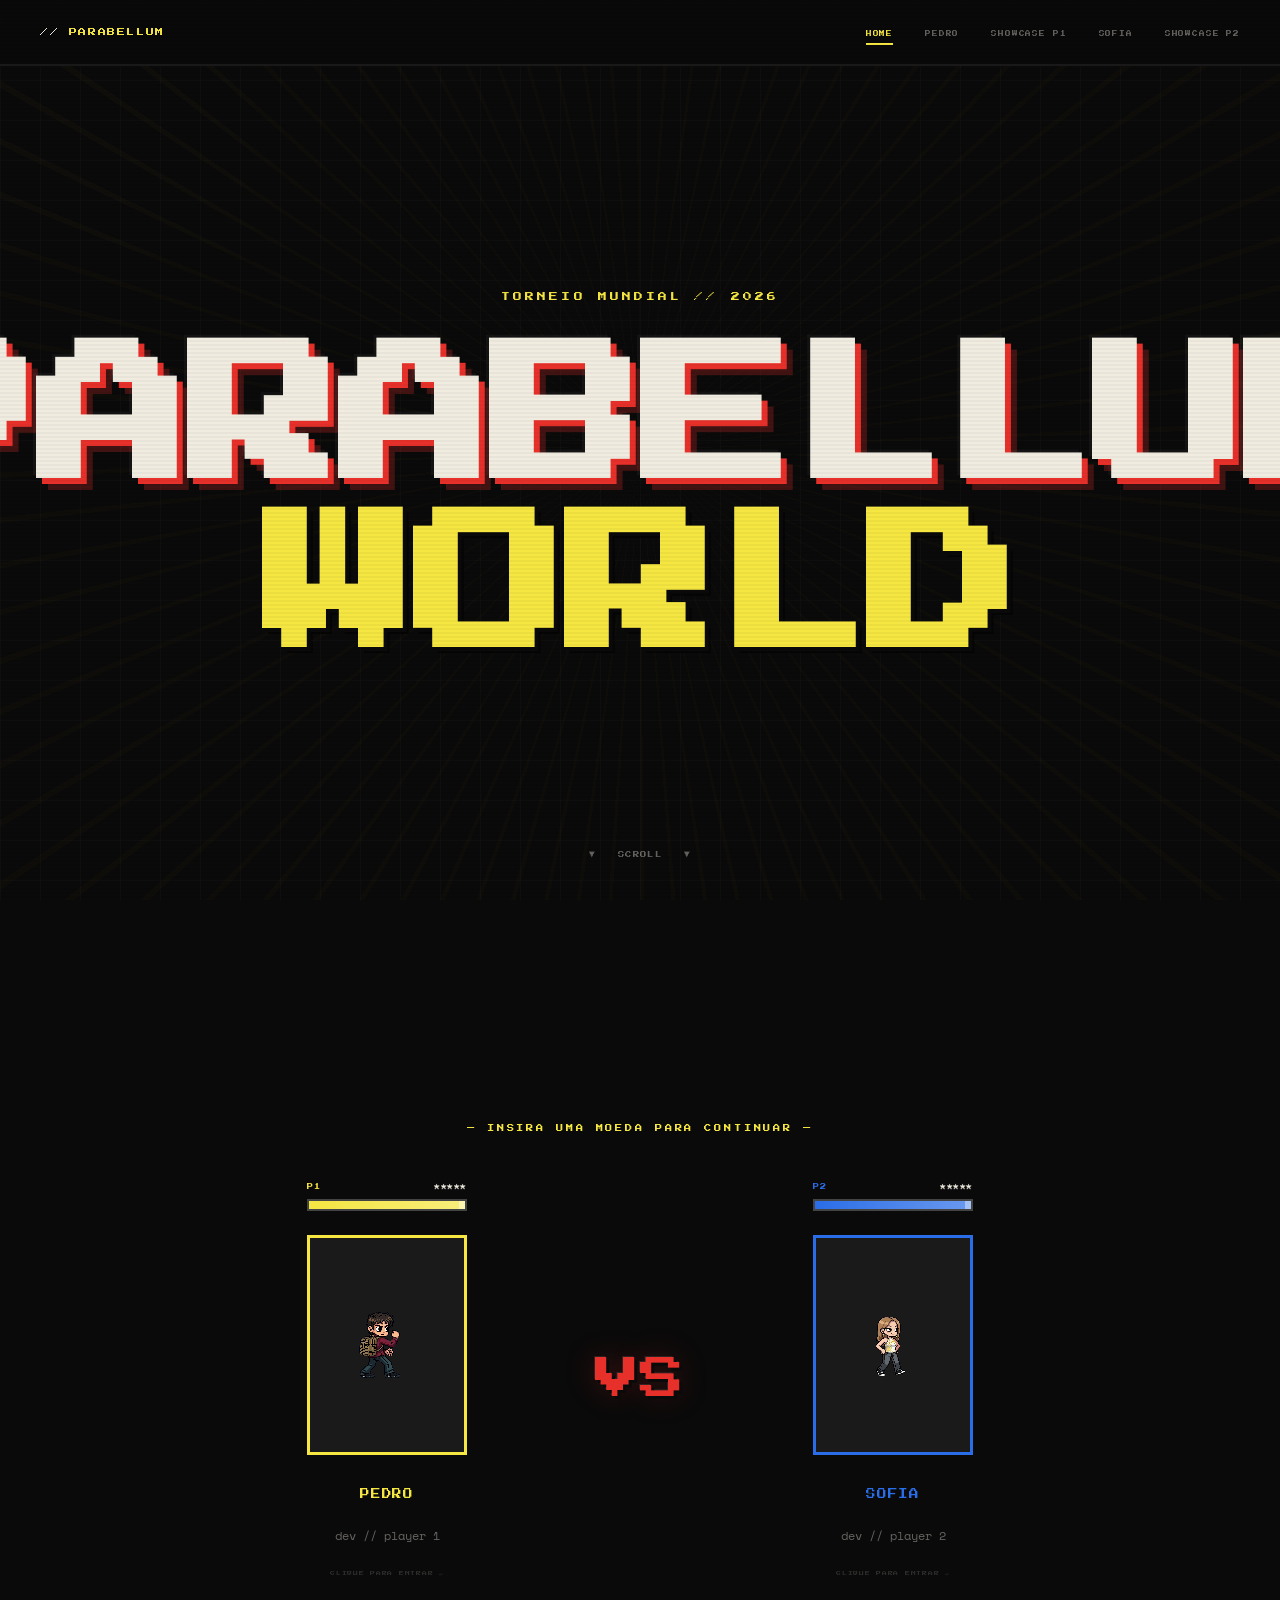
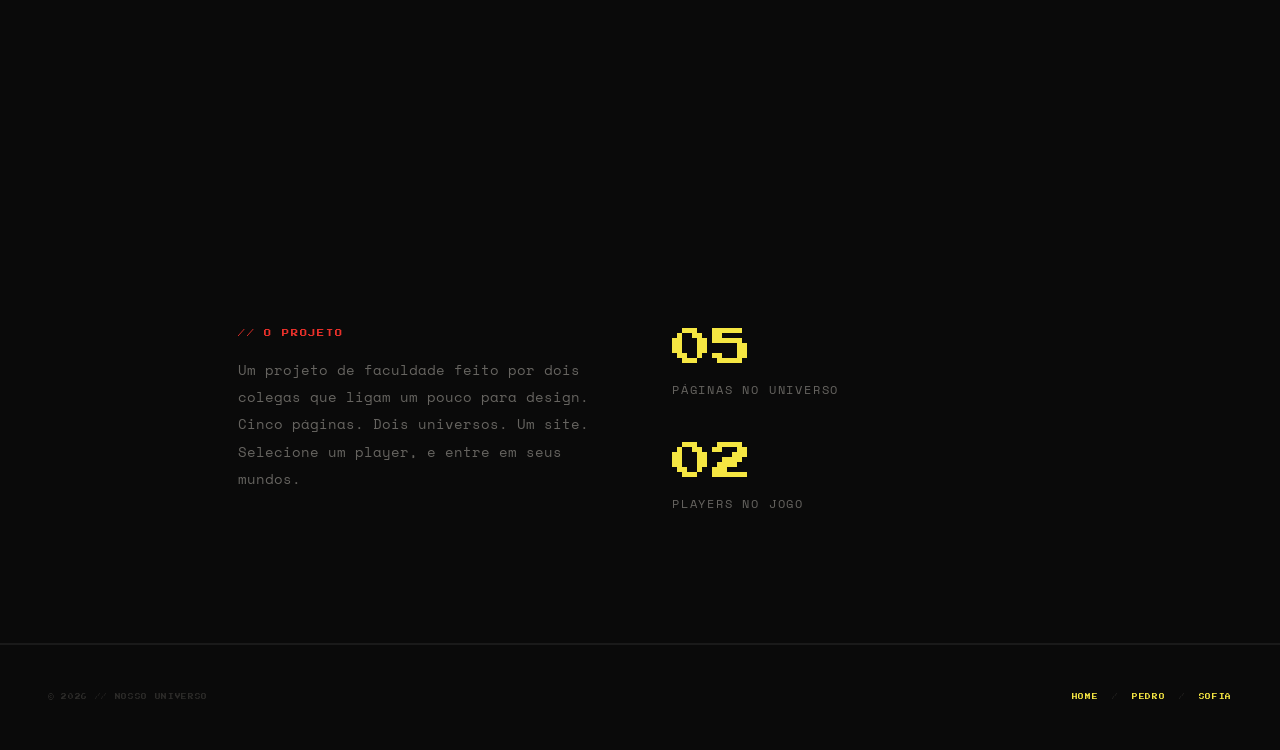
==== commit a194f07f: "Merge pull request #15 from pedroforbeck/feature/pedro responsividade e coisitas mas" ====
--- a/index.html
+++ b/index.html
@@ -15,6 +15,10 @@
 
 <nav>
     <div class="nav-logo">// <span>PARABELLUM</span></div>
+    <input type="checkbox" id="menu-toggle" class="menu-checkbox">
+    <label for="menu-toggle" class="menu-icon">
+        <span class="hamburger"></span>
+    </label>
     <ul class="nav-links">
         <li><a href="index.html" class="active">Home</a></li>
         <li><a href="pages/pedro.html" class="p1-link">Pedro</a></li>
@@ -27,8 +31,8 @@
 <section id="hero">
     <p class="hero-subtitle">TORNEIO MUNDIAL // 2026</p>
     <h1 id="hero-title">
-        NOSSO<br>
-        <span class="hero-title-line2">PARABELLUM</span>
+        PARABELLUM<br>
+        <span class="hero-title-line2">WORLD</span>
     </h1>
     <p class="hero-scroll-hint">&#9660; &nbsp; scroll &nbsp; &#9660;</p>
 </section>
@@ -38,7 +42,7 @@
     <div class="players-grid">
 
         <!-- o pedro -->
-        <a href="pages/pedro.html" class="player-card" id="p1-card">
+        <a href="#modal-p1" class="player-card" id="p1-card">
             <div class="hp-bar-wrap">
                 <div class="hp-label">
                     <span class="p1-color">P1</span>
@@ -59,7 +63,7 @@
         <!-- vs kkk-->
         <div class="vs-badge">VS</div>
 
-        <a href="pages/sofia.html" class="player-card" id="p2-card">
+        <a href="#modal-p2" class="player-card" id="p2-card">
             <div class="hp-bar-wrap">
                 <div class="hp-label">
                     <span class="p2-color">P2</span>
@@ -112,5 +116,36 @@
     </div>
 </footer>
 
+<!-- Modaiss (Forms sem JS) -->
+<div id="modal-p1" class="modal">
+    <div class="modal-content">
+        <h2 class="modal-title p1-color">PREPARADO?</h2>
+        <p class="modal-desc">Você vai entrar no mundo de Pedro.</p>
+        <form action="pages/pedro.html" method="GET" class="styled-form">
+            <label for="p1-name" class="form-label">Insira seu nome:</label>
+            <input type="text" id="p1-name" name="player" class="pixel-input" placeholder="Player 1" required>
+            <div class="modal-actions">
+                <a href="#" class="pixel-btn pixel-btn--red">VOLTAR</a>
+                <button type="submit" class="pixel-btn pixel-btn--yellow">START</button>
+            </div>
+        </form>
+    </div>
+</div>
+
+<div id="modal-p2" class="modal">
+    <div class="modal-content">
+        <h2 class="modal-title p2-color">PREPARADA?</h2>
+        <p class="modal-desc">Você vai entrar no mundo de Sofia.</p>
+        <form action="pages/sofia.html" method="GET" class="styled-form">
+            <label for="p2-name" class="form-label">Insira seu nome:</label>
+            <input type="text" id="p2-name" name="player" class="pixel-input" placeholder="Player 2" required>
+            <div class="modal-actions">
+                <a href="#" class="pixel-btn pixel-btn--red">VOLTAR</a>
+                <button type="submit" class="pixel-btn pixel-btn--blue">START</button>
+            </div>
+        </form>
+    </div>
+</div>
+
 </body>
 </html>
--- a/styles/global.css
+++ b/styles/global.css
@@ -562,26 +562,94 @@
 }
 
 
+/* --- HAMBURGER MENU CSS --- */
+.menu-checkbox {
+  display: none;
+}
+
+.menu-icon {
+  display: none;
+  cursor: pointer;
+  padding: 10px;
+  z-index: 101;
+}
+
+.hamburger {
+  display: block;
+  position: relative;
+  width: 24px;
+  height: 2px;
+  background: var(--yellow);
+  transition: 0.3s;
+}
+
+.hamburger::before,
+.hamburger::after {
+  content: '';
+  position: absolute;
+  width: 24px;
+  height: 2px;
+  background: var(--yellow);
+  transition: 0.3s;
+}
+
+.hamburger::before { top: -8px; }
+.hamburger::after { top: 8px; }
+
 @media (max-width: 768px) {
   nav {
-    padding: 1rem 1.2rem;
-    flex-direction: column;
-    gap: 0.8rem;
-  }
-  
-  .nav-links {
-    gap: 1rem;
-    flex-wrap: wrap;
-    justify-content: center;
+    padding: 1rem 1.5rem;
   }
   
   .nav-logo {
-    font-size: 0.4rem;
+    z-index: 101;
+  }
+
+  .menu-icon {
+    display: block;
+  }
+
+  .nav-links {
+    position: absolute;
+    top: 100%;
+    left: 0;
+    width: 100%;
+    background: rgba(10, 10, 10, 0.95);
+    backdrop-filter: blur(10px);
+    -webkit-backdrop-filter: blur(10px);
+    flex-direction: column;
+    padding: 2rem 0;
+    gap: 1.5rem;
+    border-bottom: 2px solid var(--dark2);
+    /* Hidden state */
+    transform: translateY(-20px);
+    opacity: 0;
+    pointer-events: none;
+    transition: 0.3s var(--ease-out-expo);
+  }
+
+  .menu-checkbox:checked ~ .nav-links {
+    transform: translateY(0);
+    opacity: 1;
+    pointer-events: auto;
+  }
+  
+  /* Animate Hamburger to X */
+  .menu-checkbox:checked + .menu-icon .hamburger {
+    background: transparent;
+  }
+  .menu-checkbox:checked + .menu-icon .hamburger::before {
+    top: 0;
+    transform: rotate(45deg);
+  }
+  .menu-checkbox:checked + .menu-icon .hamburger::after {
+    top: 0;
+    transform: rotate(-45deg);
   }
 }
 
 @media (max-width: 480px) {
   .nav-links li a {
-    font-size: 0.3rem;
-  }
-}
+    font-size: 0.45rem;
+  }
+}
--- a/styles/home.css
+++ b/styles/home.css
@@ -363,6 +363,106 @@
   letter-spacing: 0.15em;
 }
 
+/* ── MODALS (FORMULÁRIOS) ── */
+.modal {
+  position: fixed;
+  inset: 0;
+  background: rgba(0, 0, 0, 0.85);
+  backdrop-filter: blur(8px);
+  -webkit-backdrop-filter: blur(8px);
+  z-index: 1000;
+  display: flex;
+  align-items: center;
+  justify-content: center;
+  opacity: 0;
+  pointer-events: none;
+  transition: opacity 0.3s var(--ease-out-expo);
+  padding: 1rem;
+}
+
+.modal:target {
+  opacity: 1;
+  pointer-events: auto;
+}
+
+.modal-content {
+  background: var(--dark);
+  border: 4px solid var(--gray-light);
+  padding: 3rem;
+  max-width: 500px;
+  width: 100%;
+  text-align: center;
+  transform: translateY(20px);
+  transition: transform 0.4s var(--ease-out-expo);
+}
+
+.modal:target .modal-content {
+  transform: translateY(0);
+}
+
+#modal-p1 .modal-content { border-color: var(--yellow); box-shadow: 0 0 40px rgba(245, 230, 66, 0.1); }
+#modal-p2 .modal-content { border-color: var(--blue); box-shadow: 0 0 40px rgba(42, 109, 232, 0.1); }
+
+.modal-title {
+  font-family: var(--pixel);
+  font-size: 1.5rem;
+  margin-bottom: 1rem;
+  text-shadow: 3px 3px 0 var(--black);
+}
+
+.modal-desc {
+  font-size: 0.9rem;
+  color: var(--white-dim);
+  margin-bottom: 2rem;
+}
+
+.styled-form {
+  display: flex;
+  flex-direction: column;
+  gap: 1.5rem;
+  text-align: left;
+}
+
+.form-label {
+  font-family: var(--pixel);
+  font-size: 0.4rem;
+  letter-spacing: 0.15em;
+  color: var(--white-dim);
+  text-transform: uppercase;
+}
+
+.pixel-input {
+  background: var(--dark2);
+  border: 3px solid var(--gray);
+  padding: 1rem;
+  font-family: var(--mono);
+  font-size: 1rem;
+  color: var(--white);
+  outline: none;
+  transition: border-color 0.3s, box-shadow 0.3s;
+}
+
+.pixel-input:focus {
+  border-color: var(--white);
+  box-shadow: 0 0 10px rgba(240, 236, 224, 0.2);
+}
+
+#modal-p1 .pixel-input:focus { border-color: var(--yellow); box-shadow: 0 0 15px var(--yellow-glow); }
+#modal-p2 .pixel-input:focus { border-color: var(--blue); box-shadow: 0 0 15px var(--blue-glow); }
+
+.modal-actions {
+  display: flex;
+  gap: 1rem;
+  justify-content: center;
+  margin-top: 1rem;
+}
+
+.modal-actions button,
+.modal-actions a {
+  flex: 1;
+  text-align: center;
+}
+
 /* m
    REsponsividade
 */
@@ -397,6 +497,19 @@
     font-size: 0.4rem;
   }
   
+  #hero-title {
+    font-size: 3.5rem;
+  }
+  
+  .modal-content {
+    padding: 2rem 1.5rem;
+    max-width: 90vw;
+  }
+  
+  .modal-actions {
+    flex-direction: column;
+  }
+  
   .sprite-wrapper {
     width: 130px;
     height: 180px;
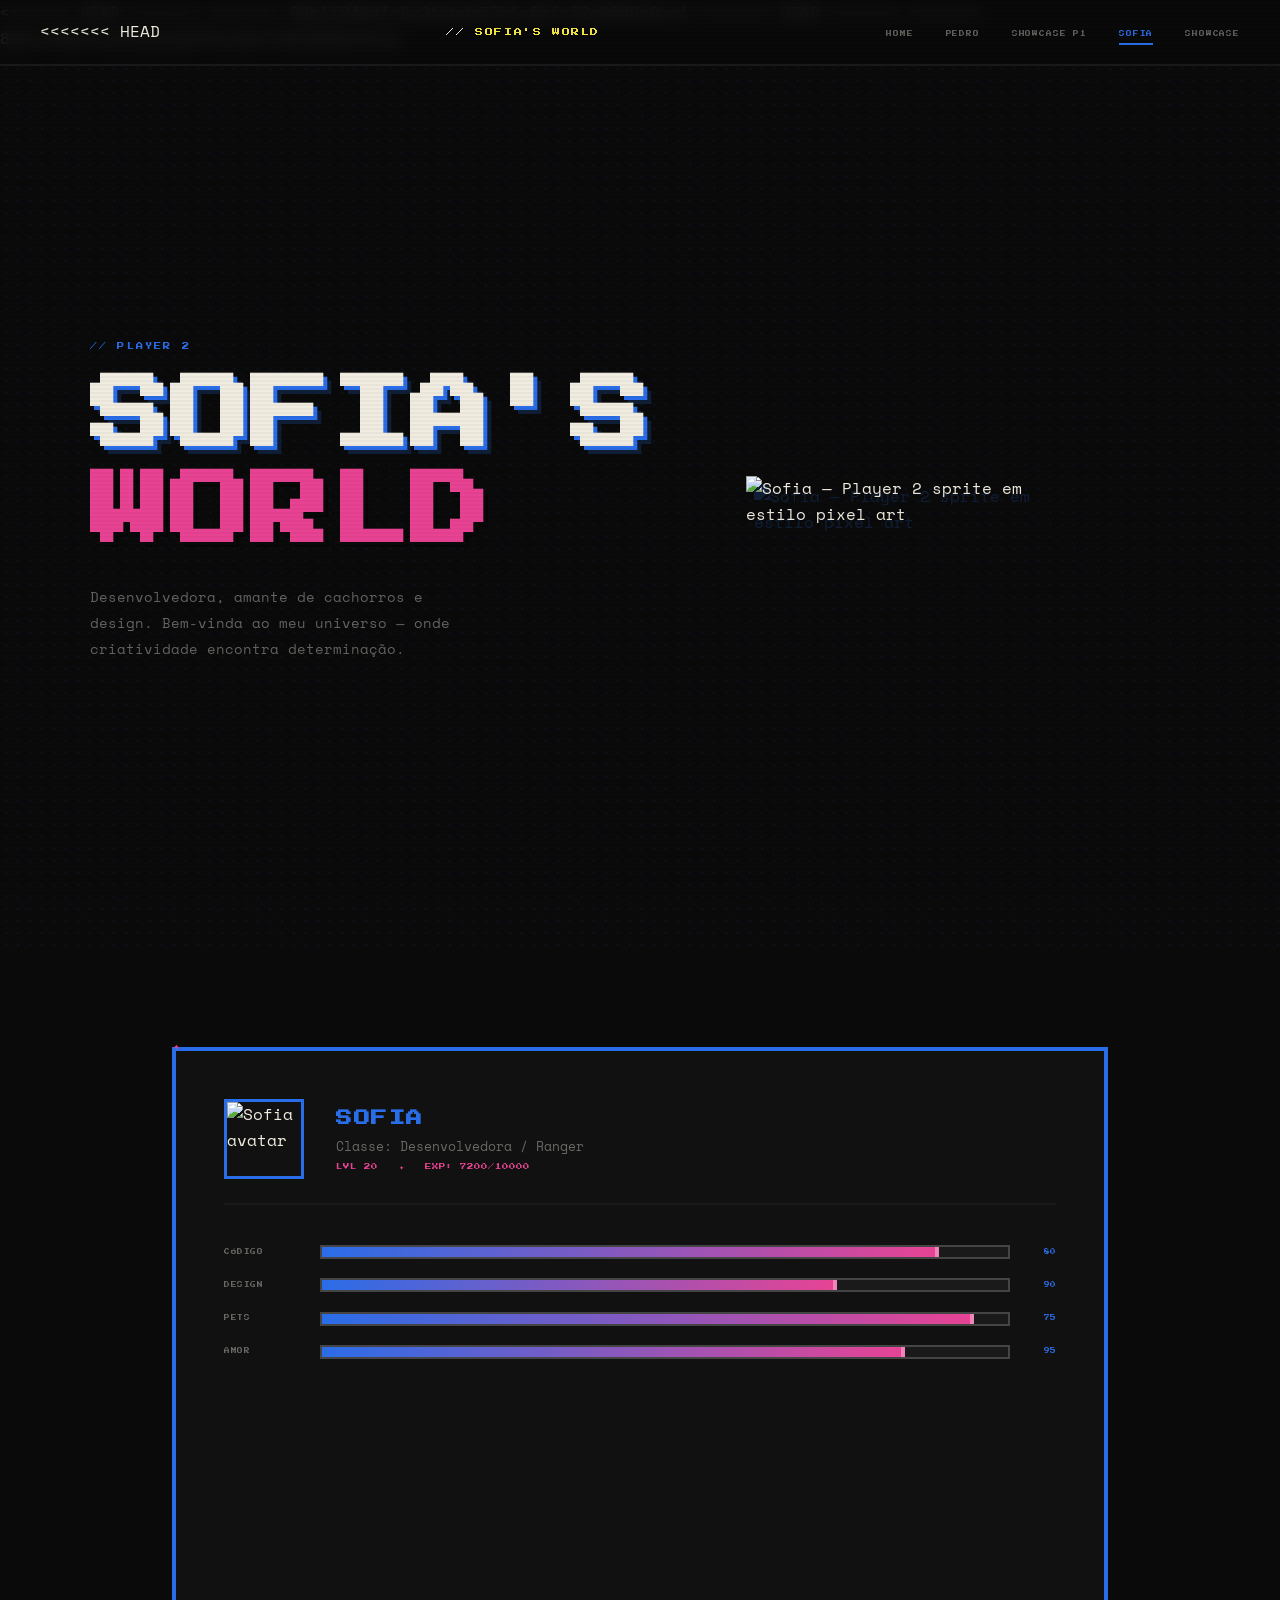
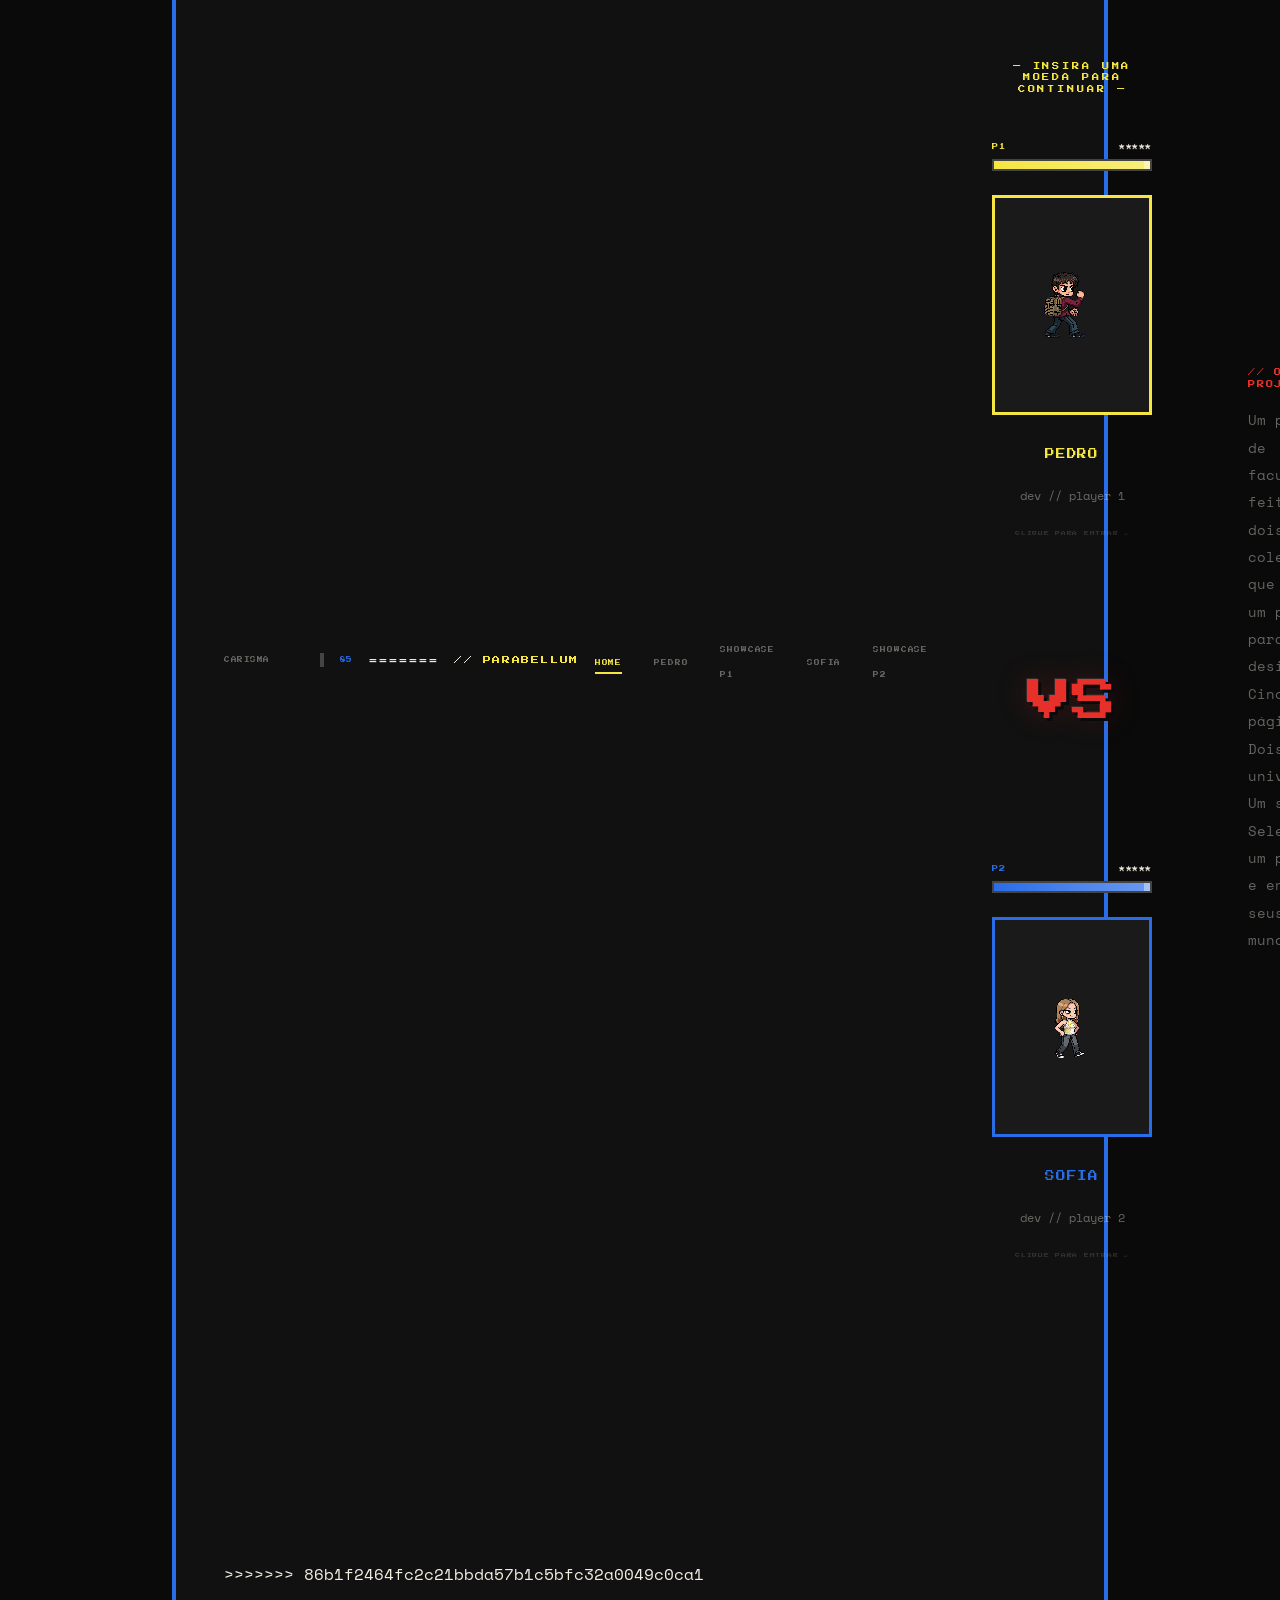
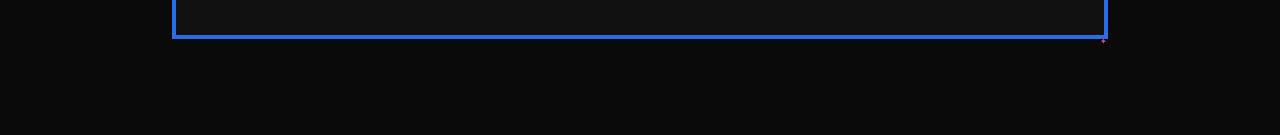
==== commit 524feff2: "Merge pull request #16 from pedroforbeck/feature/refatorando Feature/refatorando" ====
--- a/index.html
+++ b/index.html
@@ -3,17 +3,93 @@
 <head>
     <meta charset="UTF-8">
     <meta name="viewport" content="width=device-width, initial-scale=1.0">
+<<<<<<< HEAD
+    <title>SOFIA'S WORLD // Player 2 — Nosso Universo</title>
+    <meta name="description" content="Entre no mundo de Sofia — Player 2 do Nosso Universo. Conheça sua história.">
+=======
     <title>HOME // SELECIONE O PLAYER — Parabellum</title>
     <meta name="description" content="Selecione seu player e entre no universo. Um projeto de faculdade com estilo Scott Pilgrim.">
+>>>>>>> 86b1f2464fc2c21bbda57b1c5bfc32a0049c0ca1
     <link rel="preconnect" href="https://fonts.googleapis.com">
     <link rel="preconnect" href="https://fonts.gstatic.com" crossorigin>
     <link href="https://fonts.googleapis.com/css2?family=Press+Start+2P&family=Space+Mono:ital,wght@0,400;0,700;1,400&display=swap" rel="stylesheet">
     <link rel="stylesheet" href="styles/global.css">
+<<<<<<< HEAD
+    <link rel="stylesheet" href="styles/sofia.css">
+=======
     <link rel="stylesheet" href="styles/home.css">
+>>>>>>> 86b1f2464fc2c21bbda57b1c5bfc32a0049c0ca1
 </head>
 <body>
 
 <nav>
+<<<<<<< HEAD
+    <div class="nav-logo">// <span>SOFIA'S WORLD</span></div>
+    <ul class="nav-links">
+        <li><a href="index.html">Home</a></li>
+        <li><a href="pedro.html" class="p1-link">Pedro</a></li>
+        <li><a href="pedro-showcase.html" class="p1-link">Showcase P1</a></li>
+        <li><a href="sofia.html" class="p2-link active">Sofia</a></li>
+        <li><a href="sofia-showcase.html" class="p2-link">Showcase</a></li>
+    </ul>
+</nav>
+
+<!-- HERO -->
+<section class="world-hero">
+    <div class="hero-content">
+        <div class="hero-text">
+            <span class="world-tag">// Player 2</span>
+            <h1>SOFIA'S<br><span>WORLD</span></h1>
+            <p class="hero-desc">
+                Desenvolvedora, amante de cachorros e design.
+                Bem-vinda ao meu universo — onde criatividade encontra determinação.
+            </p>
+        </div>
+        <div class="hero-sprite">
+            <img src="sofia-solo.png" alt="Sofia — Player 2 sprite em estilo pixel art">
+        </div>
+    </div>
+</section>
+
+<!-- CHARACTER STATS -->
+<section class="stats-section">
+    <div class="stats-panel">
+        <div class="stats-header">
+            <div class="stats-avatar">
+                <img src="sofia-solo.png" alt="Sofia avatar">
+            </div>
+            <div class="stats-info">
+                <h2>Sofia</h2>
+                <p class="stats-class">Classe: Desenvolvedora / Ranger</p>
+                <p class="stats-level">LVL 20 &nbsp; ✦ &nbsp; EXP: 7200/10000</p>
+            </div>
+        </div>
+
+        <div class="stat-row">
+            <span class="stat-label">Código</span>
+            <div class="stat-bar-track"><div class="stat-bar-fill"></div></div>
+            <span class="stat-value">80</span>
+        </div>
+        <div class="stat-row">
+            <span class="stat-label">Design</span>
+            <div class="stat-bar-track"><div class="stat-bar-fill"></div></div>
+            <span class="stat-value">90</span>
+        </div>
+        <div class="stat-row">
+            <span class="stat-label">Pets</span>
+            <div class="stat-bar-track"><div class="stat-bar-fill"></div></div>
+            <span class="stat-value">75</span>
+        </div>
+        <div class="stat-row">
+            <span class="stat-label">Amor</span>
+            <div class="stat-bar-track"><div class="stat-bar-fill"></div></div>
+            <span class="stat-value">95</span>
+        </div>
+        <div class="stat-row">
+            <span class="stat-label">Carisma</span>
+            <div class="stat-bar-track"><div class="stat-bar-fill"></div></div>
+            <span class="stat-value">85</span>
+=======
     <div class="nav-logo">// <span>PARABELLUM</span></div>
     <input type="checkbox" id="menu-toggle" class="menu-checkbox">
     <label for="menu-toggle" class="menu-icon">
@@ -103,14 +179,70 @@
                 <span class="about-stat">02</span>
                 <span class="about-stat-label">players no jogo</span>
             </div>
-        </div>
-    </div>
-</section>
-
+>>>>>>> 86b1f2464fc2c21bbda57b1c5bfc32a0049c0ca1
+        </div>
+    </div>
+</section>
+
+<<<<<<< HEAD
+<!-- STORY PANELS -->
+<section class="story-section">
+    <p class="section-label">&#8212; A HISTÓRIA &#8212;</p>
+    <div class="comic-grid comic-grid--three">
+        <div class="comic-panel">
+            <p class="panel-title">Capítulo 1 — A Protagonista</p>
+            <p class="panel-text">
+                Sofia sempre soube que queria criar coisas bonitas. Desde pequena,
+                desenhava em todo caderno, e agora faz a mesma coisa — só que com pixels e CSS.
+                Uma guerreira digital com estilo próprio.
+            </p>
+            <div class="panel-speech">
+                <div class="speech-bubble">
+                    "Se não ficou bonito, não está pronto."
+                </div>
+            </div>
+        </div>
+        <div class="comic-panel">
+            <p class="panel-title">O Companheiro</p>
+            <p class="panel-text">
+                Todo herói precisa de um sidekick. O dela tem quatro patas,
+                late muito, e é o melhor amigo que alguém poderia pedir.
+            </p>
+        </div>
+        <div class="comic-panel">
+            <p class="panel-title">A Missão</p>
+            <p class="panel-text">
+                Provar que design importa. Que cada pixel conta.
+                E que um projeto de faculdade pode ser tão épico quanto
+                uma batalha final em um jogo.
+            </p>
+        </div>
+    </div>
+</section>
+
+<!-- SHOWCASE CTA -->
+<div class="showcase-cta">
+    <p>veja todos os sprites de Sofia &#9829;</p>
+    <a href="sofia-showcase.html" class="pixel-btn pixel-btn--blue">
+        Ir para o Showcase &#8594;
+    </a>
+</div>
+
+=======
+>>>>>>> 86b1f2464fc2c21bbda57b1c5bfc32a0049c0ca1
 <footer>
     <div>&#169; 2026 // NOSSO UNIVERSO</div>
     <div>
         <a href="index.html">home</a> &nbsp;/&nbsp;
+<<<<<<< HEAD
+        <a href="pedro.html">pedro</a> &nbsp;/&nbsp;
+        <a href="sofia.html">sofia</a>
+    </div>
+</footer>
+
+</body>
+</html>
+=======
         <a href="pages/pedro.html">pedro</a> &nbsp;/&nbsp;
         <a href="pages/sofia.html">sofia</a>
     </div>
@@ -149,3 +281,4 @@
 
 </body>
 </html>
+>>>>>>> 86b1f2464fc2c21bbda57b1c5bfc32a0049c0ca1
--- a/styles/sofia.css
+++ b/styles/sofia.css
@@ -0,0 +1,355 @@
+
+/*Page player 2- SOFIA
+Tema rosa e azul da pag
+*/
+
+.world-hero {
+  min-height: 100vh;
+  display: flex;
+  align-items: center;
+  justify-content: center;
+  position: relative;
+  overflow: hidden;
+  padding: 6rem 2rem;
+}
+
+/* pontilhado azul  */
+.world-hero::before {
+  content: '';
+  position: absolute;
+  inset: 0;
+  background: radial-gradient(circle, var(--blue-glow) 1px, transparent 1px);
+  background-size: 12px 12px;
+  opacity: 0.25;
+  pointer-events: none;
+}
+
+/*Linhas diagonais  "/" */
+.world-hero::after {
+  content: '';
+  position: absolute;
+  inset: -50%;
+  background: repeating-linear-gradient(
+    45deg,
+    transparent,
+    transparent 8px,
+    rgba(42, 109, 232, 0.015) 8px,
+    rgba(42, 109, 232, 0.015) 9px
+  );
+  pointer-events: none;
+}
+
+.hero-content {
+  display: flex;
+  align-items: center;
+  gap: clamp(3rem, 8vw, 6rem);
+  position: relative;
+  z-index: 2;
+  max-width: 1100px;
+  width: 100%;
+}
+
+.hero-sprite {
+  flex-shrink: 0;
+  width: clamp(200px, 28vw, 320px);
+  animation: bounceInRight 1s 0.3s var(--ease-out-back) both;
+}
+
+.hero-sprite img {
+  width: 100%;
+  image-rendering: pixelated;
+  filter: drop-shadow(8px 8px 0 rgba(42, 109, 232, 0.2));
+  animation: floatY 3s 1.5s ease-in-out infinite;
+}
+
+.hero-text {
+  animation: fadeInLeft 0.8s 0.5s var(--ease-out-expo) both;
+}
+
+.hero-text .world-tag {
+  font-family: var(--pixel);
+  font-size: 0.45rem;
+  color: var(--blue);
+  letter-spacing: 0.3em;
+  text-transform: uppercase;
+  margin-bottom: 1rem;
+  display: block;
+}
+
+.hero-text h1 {
+  font-family: var(--pixel);
+  font-size: clamp(2.5rem, 7vw, 5rem);
+  line-height: 1.2;
+  text-transform: uppercase;
+  color: var(--white);
+  text-shadow:
+    4px 4px 0 var(--blue),
+    8px 8px 0 rgba(42, 109, 232, 0.2);
+  margin-bottom: 1.5rem;
+}
+
+.hero-text h1 span {
+  color: var(--pink);
+  text-shadow:
+    3px 3px 0 var(--black),
+    5px 5px 0 rgba(0, 0, 0, 0.3);
+}
+
+.hero-text .hero-desc {
+  font-size: 0.9rem;
+  color: var(--white-dim);
+  line-height: 1.8;
+  max-width: 400px;
+}
+
+/* status player  */
+.stats-section {
+  padding: 6rem 2rem;
+  max-width: 1000px;
+  margin: 0 auto;
+}
+
+.stats-panel {
+  border: 4px solid var(--blue);
+  background: var(--dark);
+  padding: 3rem;
+  position: relative;
+  animation: fadeInUp 0.8s 0.8s var(--ease-out-expo) both;
+}
+
+.stats-panel::before,
+.stats-panel::after {
+  content: '✦';
+  position: absolute;
+  font-family: var(--pixel);
+  font-size: 0.5rem;
+  color: var(--pink);
+}
+.stats-panel::before { top: -0.7rem; left: -0.2rem; }
+.stats-panel::after { bottom: -0.7rem; right: -0.2rem; }
+
+.stats-header {
+  display: flex;
+  align-items: center;
+  gap: 2rem;
+  margin-bottom: 2.5rem;
+  padding-bottom: 1.5rem;
+  border-bottom: 2px solid var(--dark2);
+}
+
+.stats-avatar {
+  width: 80px;
+  height: 80px;
+  border: 3px solid var(--blue);
+  overflow: hidden;
+  flex-shrink: 0;
+}
+
+.stats-avatar img {
+  width: 100%;
+  height: 100%;
+  object-fit: cover;
+  image-rendering: pixelated;
+}
+
+.stats-info h2 {
+  font-family: var(--pixel);
+  font-size: 1rem;
+  color: var(--blue);
+  text-transform: uppercase;
+  letter-spacing: 0.1em;
+  margin-bottom: 0.3rem;
+}
+
+.stats-info .stats-class {
+  font-family: var(--mono);
+  font-size: 0.8rem;
+  color: var(--white-dim);
+}
+
+.stats-info .stats-level {
+  font-family: var(--pixel);
+  font-size: 0.4rem;
+  color: var(--pink);
+  letter-spacing: 0.15em;
+  margin-top: 0.3rem;
+}
+
+.stat-row {
+  display: flex;
+  align-items: center;
+  gap: 1rem;
+  margin-bottom: 1.2rem;
+}
+
+.stat-label {
+  font-family: var(--pixel);
+  font-size: 0.35rem;
+  color: var(--white-dim);
+  letter-spacing: 0.1em;
+  text-transform: uppercase;
+  width: 80px;
+  flex-shrink: 0;
+}
+
+.stat-bar-track {
+  flex: 1;
+  height: 14px;
+  background: var(--dark2);
+  border: 2px solid var(--gray-light);
+  overflow: hidden;
+  position: relative;
+}
+
+.stat-bar-fill {
+  height: 100%;
+  background: linear-gradient(90deg, var(--blue), var(--pink));
+  position: relative;
+}
+
+.stat-bar-fill::after {
+  content: '';
+  position: absolute;
+  top: 0; right: 0;
+  width: 4px; height: 100%;
+  background: rgba(255, 255, 255, 0.35);
+}
+
+.stat-row:nth-child(1) .stat-bar-fill { animation: statFill80 1.2s 1.2s var(--ease-out-expo) both; }
+.stat-row:nth-child(2) .stat-bar-fill { animation: statFill90 1.2s 1.4s var(--ease-out-expo) both; }
+.stat-row:nth-child(3) .stat-bar-fill { animation: statFill75 1.2s 1.6s var(--ease-out-expo) both; }
+.stat-row:nth-child(4) .stat-bar-fill { animation: statFill95 1.2s 1.8s var(--ease-out-expo) both; }
+.stat-row:nth-child(5) .stat-bar-fill { animation: statFill85 1.2s 2.0s var(--ease-out-expo) both; }
+
+.stat-value {
+  font-family: var(--pixel);
+  font-size: 0.35rem;
+  color: var(--blue);
+  width: 30px;
+  text-align: right;
+}
+
+/* quadrinhos  */
+.story-section {
+  padding: 4rem 2rem 6rem;
+  max-width: 1000px;
+  margin: 0 auto;
+}
+
+.story-section .section-label {
+  color: var(--pink);
+  margin-bottom: 3rem;
+  animation: fadeInUp 0.7s 1.5s var(--ease-out-expo) both;
+}
+
+.comic-grid {
+  display: grid;
+  gap: 1.5rem;
+}
+
+.comic-grid--three {
+  grid-template-columns: 1fr 1fr;
+  grid-template-rows: auto auto;
+}
+
+.comic-grid--three .comic-panel:nth-child(1) {
+  grid-column: 1 / -1;
+  animation: slideUp 0.7s 1.7s var(--ease-out-expo) both;
+}
+
+.comic-grid--three .comic-panel:nth-child(2) {
+  animation: slideUp 0.7s 1.9s var(--ease-out-expo) both;
+}
+
+.comic-grid--three .comic-panel:nth-child(3) {
+  animation: slideUp 0.7s 2.1s var(--ease-out-expo) both;
+}
+
+/* bordinha so pra ela kkk excluisvo da casa */
+.comic-panel {
+  border-color: var(--blue);
+}
+
+.panel-title {
+  font-family: var(--pixel);
+  font-size: 0.5rem;
+  color: var(--pink);
+  text-transform: uppercase;
+  letter-spacing: 0.2em;
+  margin-bottom: 1rem;
+}
+
+.panel-text {
+  font-size: 0.85rem;
+  color: var(--white-dim);
+  line-height: 1.8;
+}
+
+.panel-speech {
+  margin-top: 1.5rem;
+}
+
+/*Texto colorido */
+.speech-bubble {
+  border-color: var(--blue);
+}
+
+.speech-bubble::after {
+  border-top-color: var(--blue);
+}
+
+/*  showcase */
+.showcase-cta {
+  text-align: center;
+  padding: 4rem 2rem 6rem;
+  animation: fadeInUp 0.7s 2.3s var(--ease-out-expo) both;
+}
+
+.showcase-cta p {
+  font-family: var(--pixel);
+  font-size: 0.4rem;
+  color: var(--white-dim);
+  letter-spacing: 0.2em;
+  text-transform: uppercase;
+  margin-bottom: 1.5rem;
+}
+
+/* 
+   Responsivo 
+*/
+@media (max-width: 768px) {
+  .hero-content {
+    flex-direction: column-reverse;
+    text-align: center;
+  }
+
+  .hero-sprite {
+    width: 200px;
+  }
+
+  .hero-text .hero-desc {
+    max-width: 100%;
+  }
+
+  .stats-panel {
+    padding: 2rem 1.5rem;
+  }
+
+  .stats-header {
+    flex-direction: column;
+    text-align: center;
+  }
+
+  .stat-label {
+    width: 60px;
+    font-size: 0.3rem;
+  }
+
+  .comic-grid--three {
+    grid-template-columns: 1fr;
+  }
+
+  .comic-grid--three .comic-panel:nth-child(1) {
+    grid-column: 1;
+  }
+}
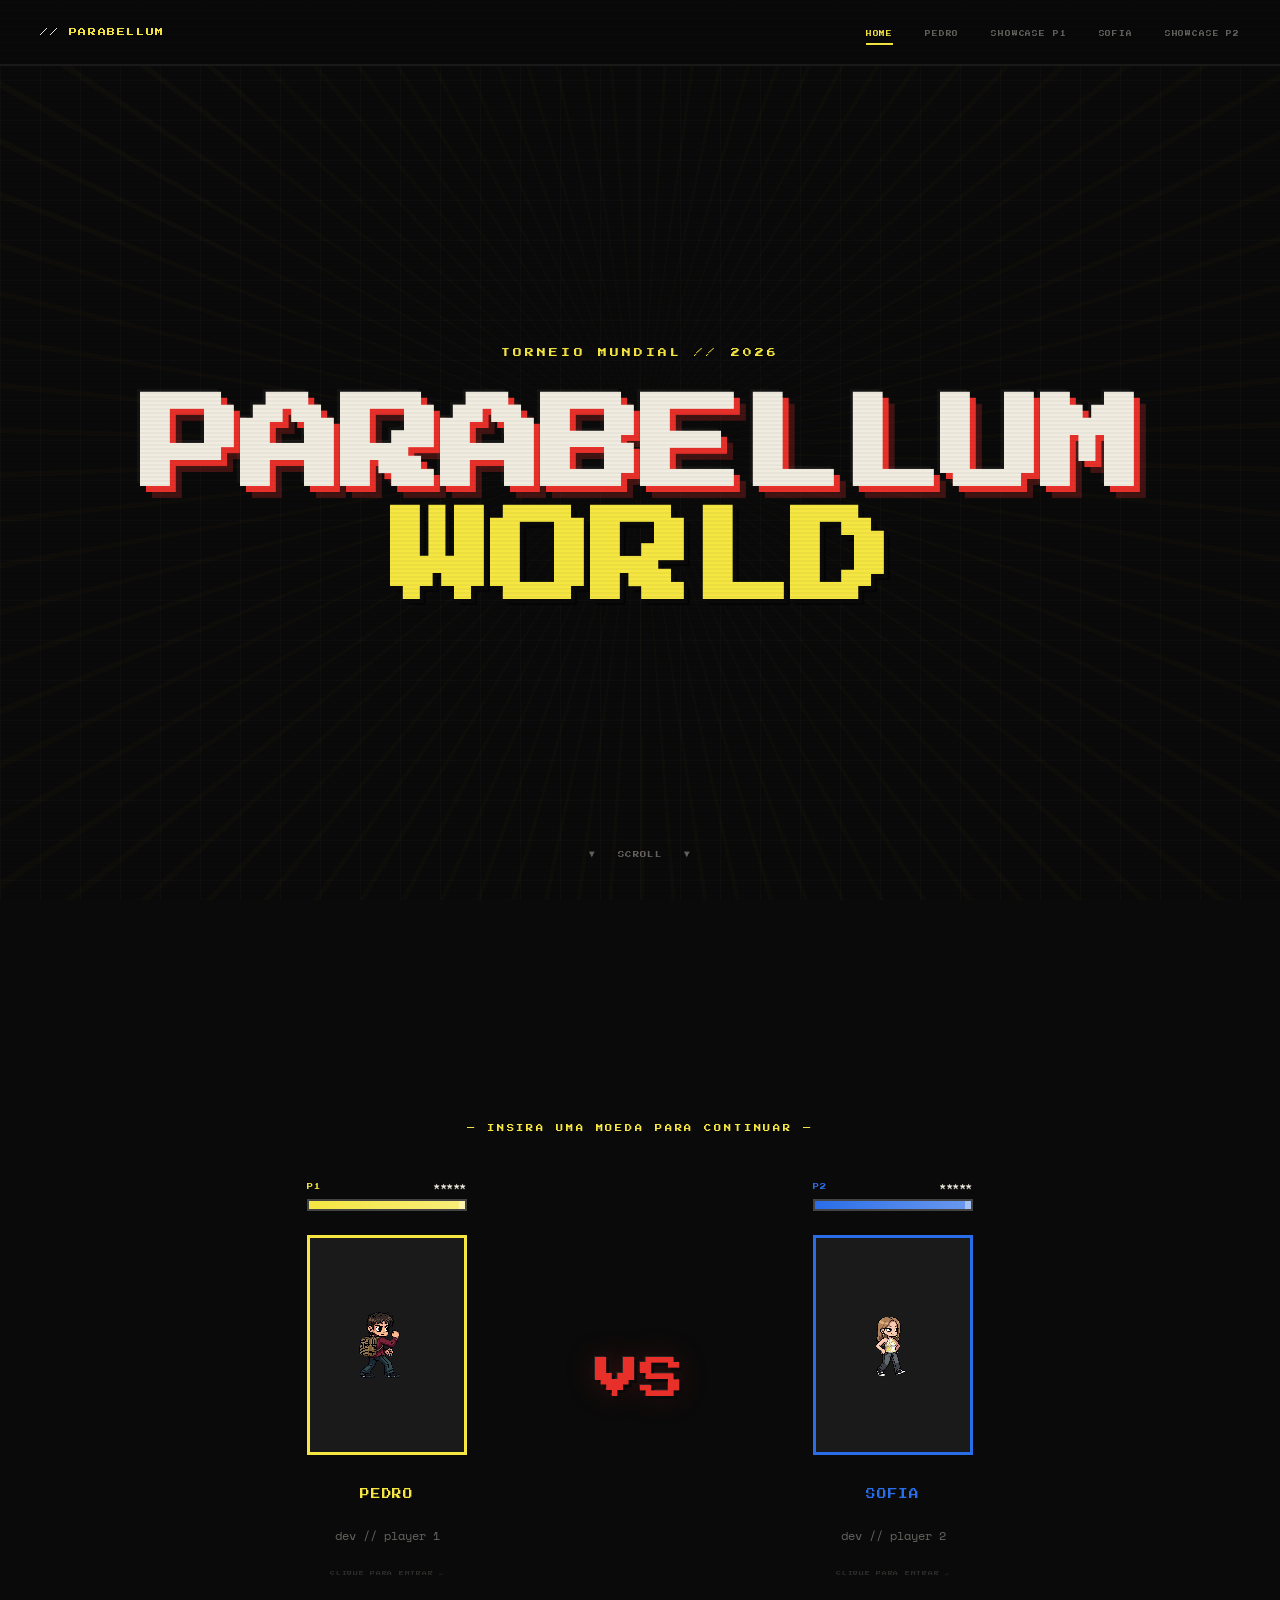
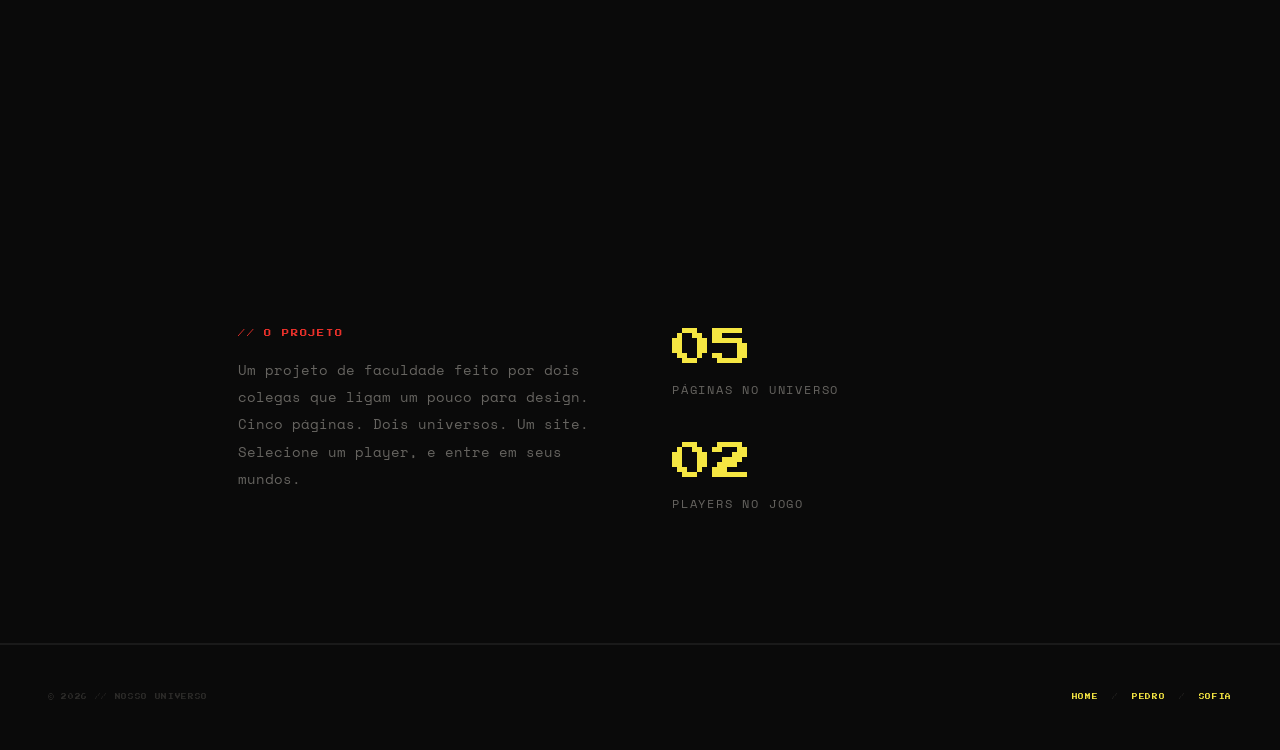
==== commit 632c4e72: "Merge pull request #19 from pedroforbeck/feature/pedro Feature/pedro" ====
--- a/index.html
+++ b/index.html
@@ -3,93 +3,17 @@
 <head>
     <meta charset="UTF-8">
     <meta name="viewport" content="width=device-width, initial-scale=1.0">
-<<<<<<< HEAD
-    <title>SOFIA'S WORLD // Player 2 — Nosso Universo</title>
-    <meta name="description" content="Entre no mundo de Sofia — Player 2 do Nosso Universo. Conheça sua história.">
-=======
     <title>HOME // SELECIONE O PLAYER — Parabellum</title>
     <meta name="description" content="Selecione seu player e entre no universo. Um projeto de faculdade com estilo Scott Pilgrim.">
->>>>>>> 86b1f2464fc2c21bbda57b1c5bfc32a0049c0ca1
     <link rel="preconnect" href="https://fonts.googleapis.com">
     <link rel="preconnect" href="https://fonts.gstatic.com" crossorigin>
     <link href="https://fonts.googleapis.com/css2?family=Press+Start+2P&family=Space+Mono:ital,wght@0,400;0,700;1,400&display=swap" rel="stylesheet">
     <link rel="stylesheet" href="styles/global.css">
-<<<<<<< HEAD
-    <link rel="stylesheet" href="styles/sofia.css">
-=======
     <link rel="stylesheet" href="styles/home.css">
->>>>>>> 86b1f2464fc2c21bbda57b1c5bfc32a0049c0ca1
 </head>
 <body>
 
 <nav>
-<<<<<<< HEAD
-    <div class="nav-logo">// <span>SOFIA'S WORLD</span></div>
-    <ul class="nav-links">
-        <li><a href="index.html">Home</a></li>
-        <li><a href="pedro.html" class="p1-link">Pedro</a></li>
-        <li><a href="pedro-showcase.html" class="p1-link">Showcase P1</a></li>
-        <li><a href="sofia.html" class="p2-link active">Sofia</a></li>
-        <li><a href="sofia-showcase.html" class="p2-link">Showcase</a></li>
-    </ul>
-</nav>
-
-<!-- HERO -->
-<section class="world-hero">
-    <div class="hero-content">
-        <div class="hero-text">
-            <span class="world-tag">// Player 2</span>
-            <h1>SOFIA'S<br><span>WORLD</span></h1>
-            <p class="hero-desc">
-                Desenvolvedora, amante de cachorros e design.
-                Bem-vinda ao meu universo — onde criatividade encontra determinação.
-            </p>
-        </div>
-        <div class="hero-sprite">
-            <img src="sofia-solo.png" alt="Sofia — Player 2 sprite em estilo pixel art">
-        </div>
-    </div>
-</section>
-
-<!-- CHARACTER STATS -->
-<section class="stats-section">
-    <div class="stats-panel">
-        <div class="stats-header">
-            <div class="stats-avatar">
-                <img src="sofia-solo.png" alt="Sofia avatar">
-            </div>
-            <div class="stats-info">
-                <h2>Sofia</h2>
-                <p class="stats-class">Classe: Desenvolvedora / Ranger</p>
-                <p class="stats-level">LVL 20 &nbsp; ✦ &nbsp; EXP: 7200/10000</p>
-            </div>
-        </div>
-
-        <div class="stat-row">
-            <span class="stat-label">Código</span>
-            <div class="stat-bar-track"><div class="stat-bar-fill"></div></div>
-            <span class="stat-value">80</span>
-        </div>
-        <div class="stat-row">
-            <span class="stat-label">Design</span>
-            <div class="stat-bar-track"><div class="stat-bar-fill"></div></div>
-            <span class="stat-value">90</span>
-        </div>
-        <div class="stat-row">
-            <span class="stat-label">Pets</span>
-            <div class="stat-bar-track"><div class="stat-bar-fill"></div></div>
-            <span class="stat-value">75</span>
-        </div>
-        <div class="stat-row">
-            <span class="stat-label">Amor</span>
-            <div class="stat-bar-track"><div class="stat-bar-fill"></div></div>
-            <span class="stat-value">95</span>
-        </div>
-        <div class="stat-row">
-            <span class="stat-label">Carisma</span>
-            <div class="stat-bar-track"><div class="stat-bar-fill"></div></div>
-            <span class="stat-value">85</span>
-=======
     <div class="nav-logo">// <span>PARABELLUM</span></div>
     <input type="checkbox" id="menu-toggle" class="menu-checkbox">
     <label for="menu-toggle" class="menu-icon">
@@ -179,70 +103,14 @@
                 <span class="about-stat">02</span>
                 <span class="about-stat-label">players no jogo</span>
             </div>
->>>>>>> 86b1f2464fc2c21bbda57b1c5bfc32a0049c0ca1
         </div>
     </div>
 </section>
 
-<<<<<<< HEAD
-<!-- STORY PANELS -->
-<section class="story-section">
-    <p class="section-label">&#8212; A HISTÓRIA &#8212;</p>
-    <div class="comic-grid comic-grid--three">
-        <div class="comic-panel">
-            <p class="panel-title">Capítulo 1 — A Protagonista</p>
-            <p class="panel-text">
-                Sofia sempre soube que queria criar coisas bonitas. Desde pequena,
-                desenhava em todo caderno, e agora faz a mesma coisa — só que com pixels e CSS.
-                Uma guerreira digital com estilo próprio.
-            </p>
-            <div class="panel-speech">
-                <div class="speech-bubble">
-                    "Se não ficou bonito, não está pronto."
-                </div>
-            </div>
-        </div>
-        <div class="comic-panel">
-            <p class="panel-title">O Companheiro</p>
-            <p class="panel-text">
-                Todo herói precisa de um sidekick. O dela tem quatro patas,
-                late muito, e é o melhor amigo que alguém poderia pedir.
-            </p>
-        </div>
-        <div class="comic-panel">
-            <p class="panel-title">A Missão</p>
-            <p class="panel-text">
-                Provar que design importa. Que cada pixel conta.
-                E que um projeto de faculdade pode ser tão épico quanto
-                uma batalha final em um jogo.
-            </p>
-        </div>
-    </div>
-</section>
-
-<!-- SHOWCASE CTA -->
-<div class="showcase-cta">
-    <p>veja todos os sprites de Sofia &#9829;</p>
-    <a href="sofia-showcase.html" class="pixel-btn pixel-btn--blue">
-        Ir para o Showcase &#8594;
-    </a>
-</div>
-
-=======
->>>>>>> 86b1f2464fc2c21bbda57b1c5bfc32a0049c0ca1
 <footer>
     <div>&#169; 2026 // NOSSO UNIVERSO</div>
     <div>
         <a href="index.html">home</a> &nbsp;/&nbsp;
-<<<<<<< HEAD
-        <a href="pedro.html">pedro</a> &nbsp;/&nbsp;
-        <a href="sofia.html">sofia</a>
-    </div>
-</footer>
-
-</body>
-</html>
-=======
         <a href="pages/pedro.html">pedro</a> &nbsp;/&nbsp;
         <a href="pages/sofia.html">sofia</a>
     </div>
@@ -281,4 +149,3 @@
 
 </body>
 </html>
->>>>>>> 86b1f2464fc2c21bbda57b1c5bfc32a0049c0ca1
--- a/styles/home.css
+++ b/styles/home.css
@@ -63,7 +63,7 @@
 
 #hero-title {
   font-family: var(--pixel);
-  font-size: clamp(4rem, 12vw, 10rem);
+  font-size: clamp(1.8rem, 8vw, 10rem);
   line-height: 1.1;
   text-align: center;
   text-transform: uppercase;
@@ -468,7 +468,7 @@
 */
 @media (max-width: 768px) {
   #hero-title {
-    font-size: clamp(3rem, 11vw, 6rem);
+    font-size: clamp(1.5rem, 8vw, 6rem);
   }
 
   .players-grid {
@@ -478,7 +478,6 @@
   }
 
   .vs-badge {
-    order: -1;
     font-size: 2rem;
   }
 
@@ -498,7 +497,7 @@
   }
   
   #hero-title {
-    font-size: 3.5rem;
+    font-size: 1.6rem;
   }
   
   .modal-content {
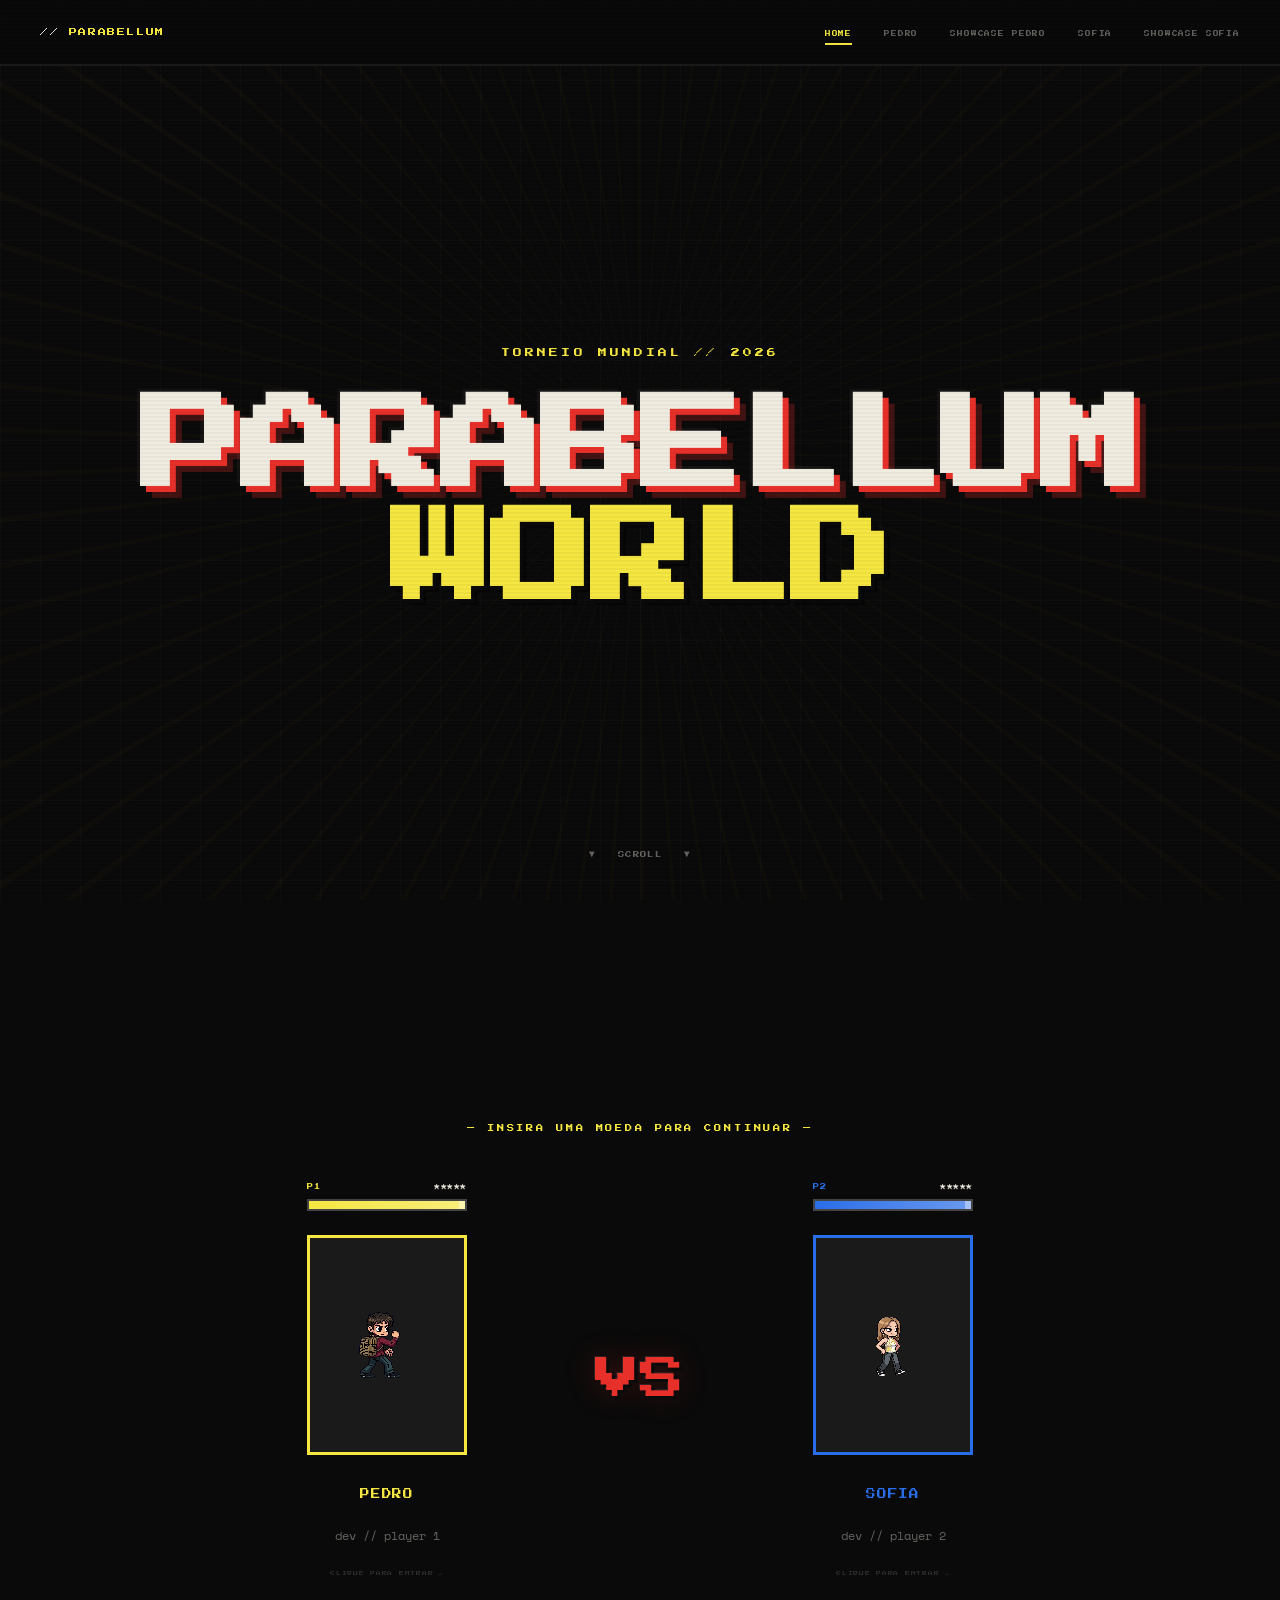
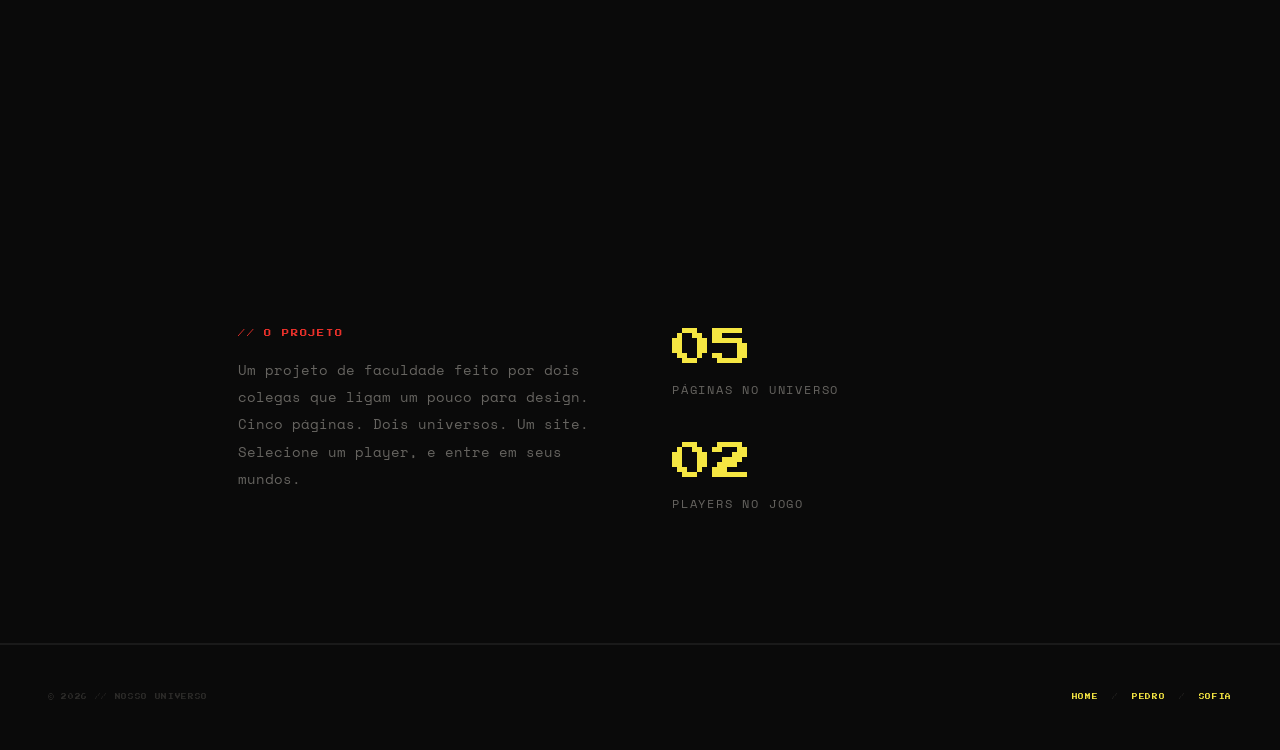
==== commit dcab387b: "Merge pull request #21 from pedroforbeck/develop Develop" ====
--- a/index.html
+++ b/index.html
@@ -22,9 +22,9 @@
     <ul class="nav-links">
         <li><a href="index.html" class="active">Home</a></li>
         <li><a href="pages/pedro.html" class="p1-link">Pedro</a></li>
-        <li><a href="pages/pedro-showcase.html" class="p1-link">Showcase P1</a></li>
+        <li><a href="pages/pedro-showcase.html" class="p1-link">Showcase Pedro</a></li>
         <li><a href="pages/sofia.html" class="p2-link">Sofia</a></li>
-        <li><a href="pages/sofia-showcase.html" class="p2-link">Showcase P2</a></li>
+        <li><a href="pages/sofia-showcase.html" class="p2-link">Showcase Sofia</a></li>
     </ul>
 </nav>
 
--- a/styles/home.css
+++ b/styles/home.css
@@ -99,7 +99,7 @@
   z-index: 2;
 }
 
-/* ── PLAYER SELECT SECTION ── */
+/* ──selecionar playuer  ── */
 #player-select {
   min-height: 100vh;
   display: flex;
@@ -123,7 +123,7 @@
   justify-content: center;
 }
 
-/* ── PLAYER CARDS ── */
+/* ── cards ── */
 .player-card {
   display: flex;
   flex-direction: column;
@@ -173,7 +173,7 @@
   animation: hpFill 1.5s 2.8s var(--ease-out-expo) forwards;
 }
 
-/* HP fill shimmer effect */
+/* efeito de reluzir no hjpp */
 .hp-fill::before {
   content: '';
   position: absolute;
@@ -201,7 +201,7 @@
 #p1-card .hp-fill { background: var(--yellow); }
 #p2-card .hp-fill { background: var(--blue); }
 
-/* Sprite Wrapper */
+/* um wrapper pro spirte */
 .sprite-wrapper {
   position: relative;
   width: 160px;
@@ -232,7 +232,7 @@
 #sprite-p1 { border-color: var(--yellow); }
 #sprite-p2 { border-color: var(--blue); }
 
-/* Hover effects on entire card */
+/* efeito hober nos cards */
 .player-card:hover .sprite {
   transform: scale(1.08) translateY(-6px);
 }
@@ -245,7 +245,7 @@
   box-shadow: 0 0 0 2px var(--blue), 8px 8px 0 var(--blue), 0 0 30px var(--blue-glow);
 }
 
-/* Sprite idle float */
+/* float dos spirtse*/
 .player-card:hover .sprite img {
   animation: floatY 2s ease-in-out infinite;
 }
